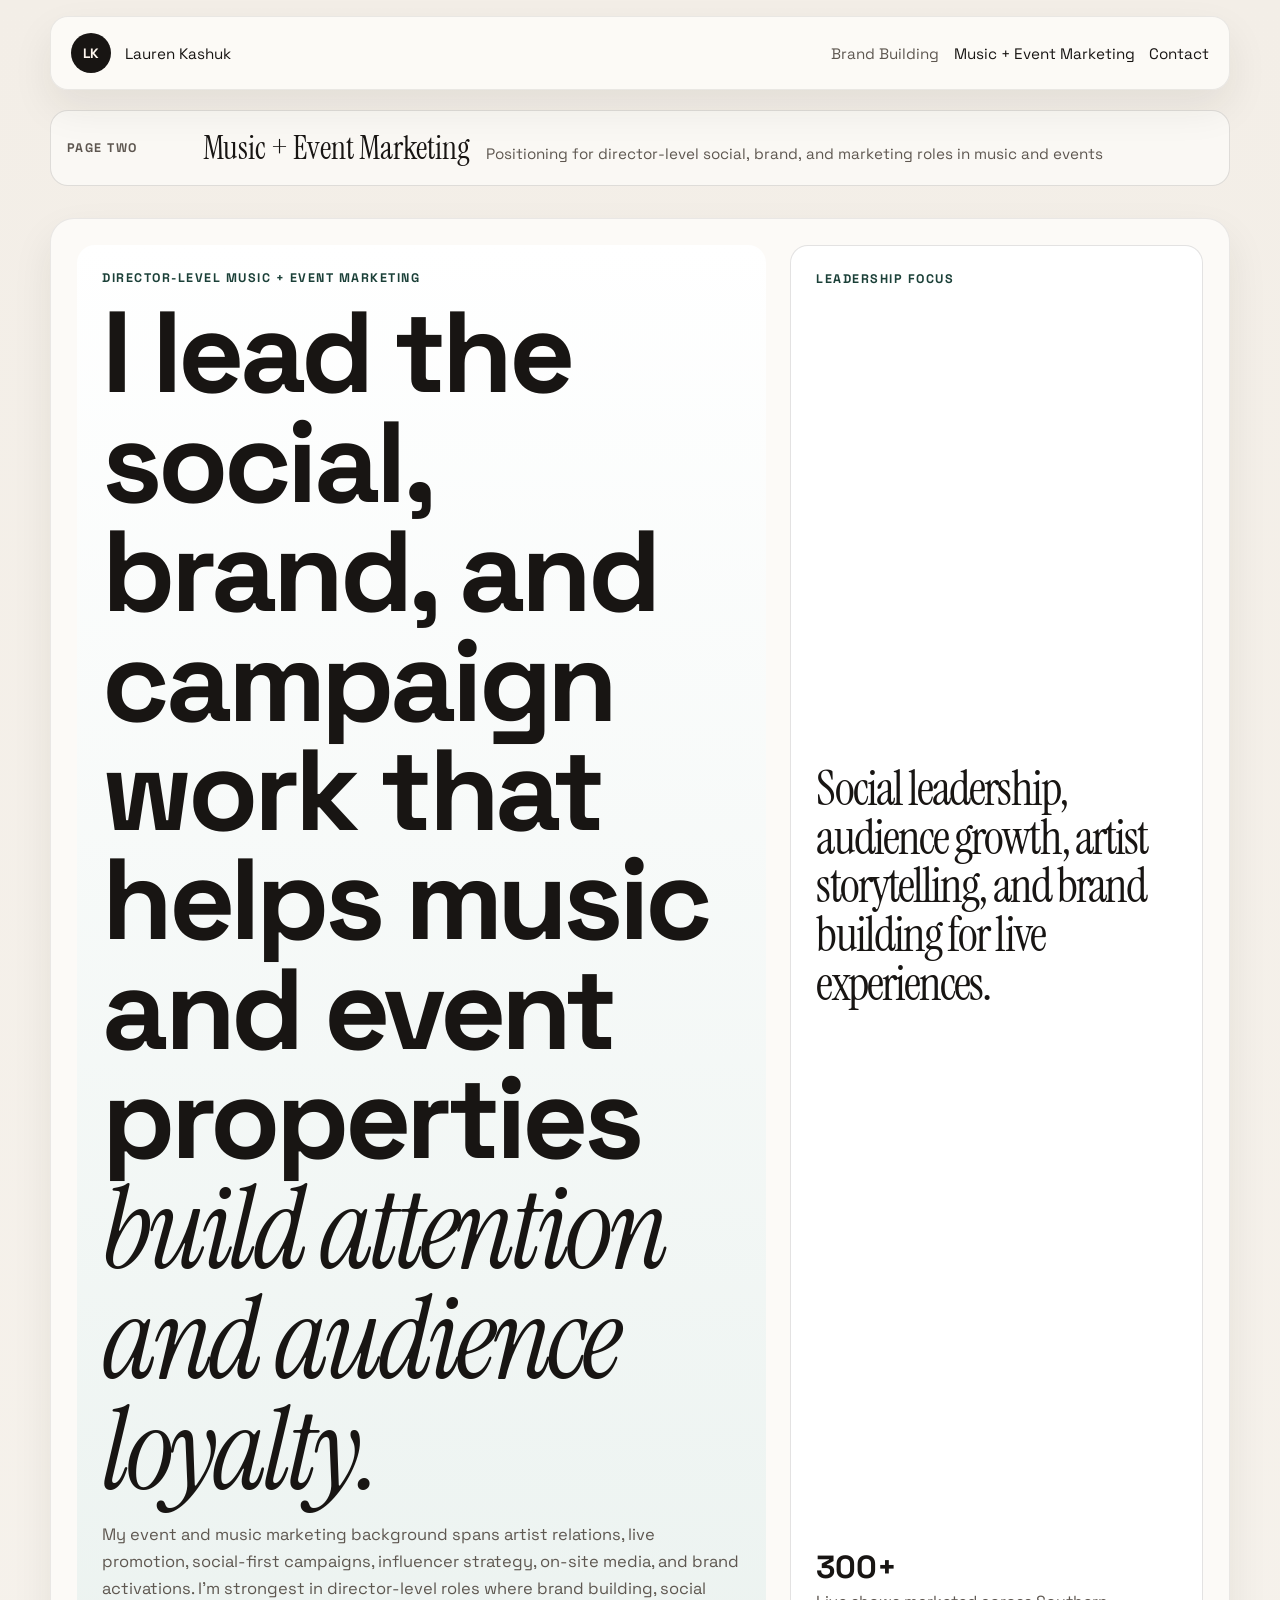
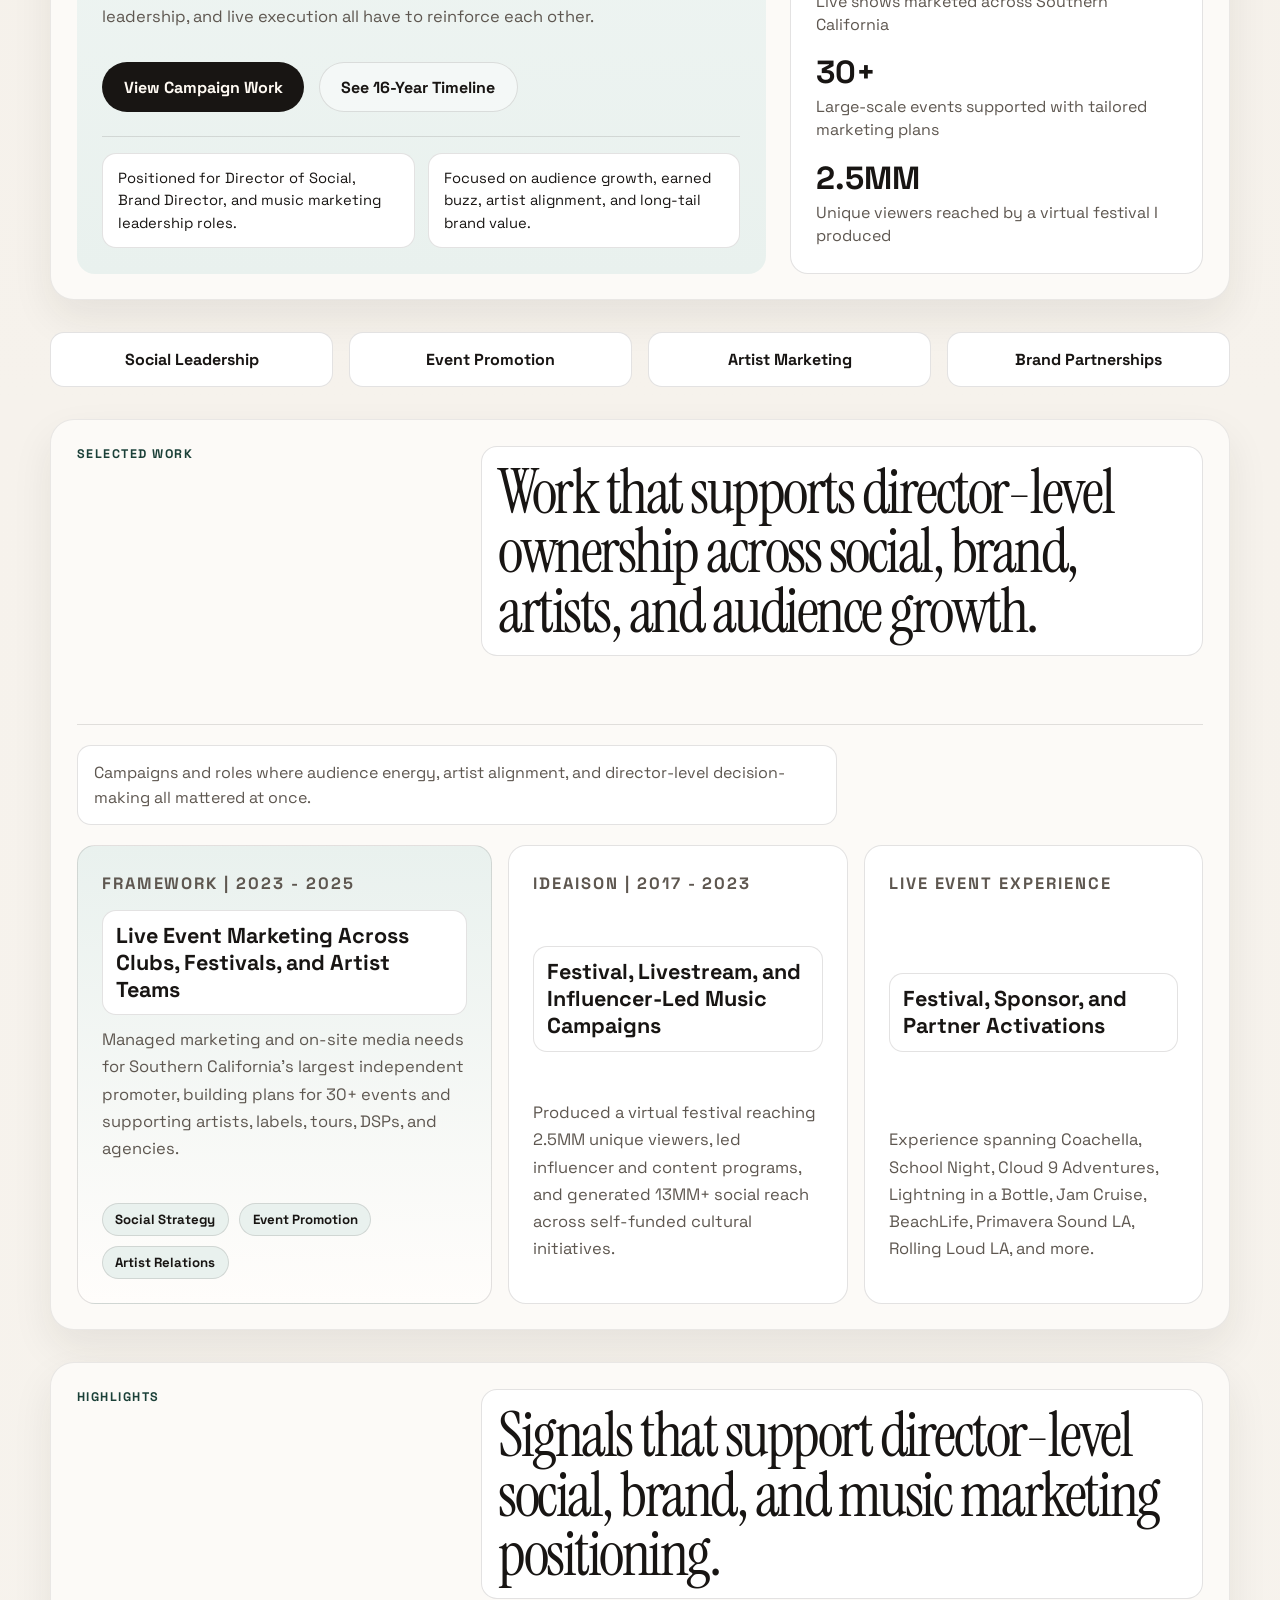
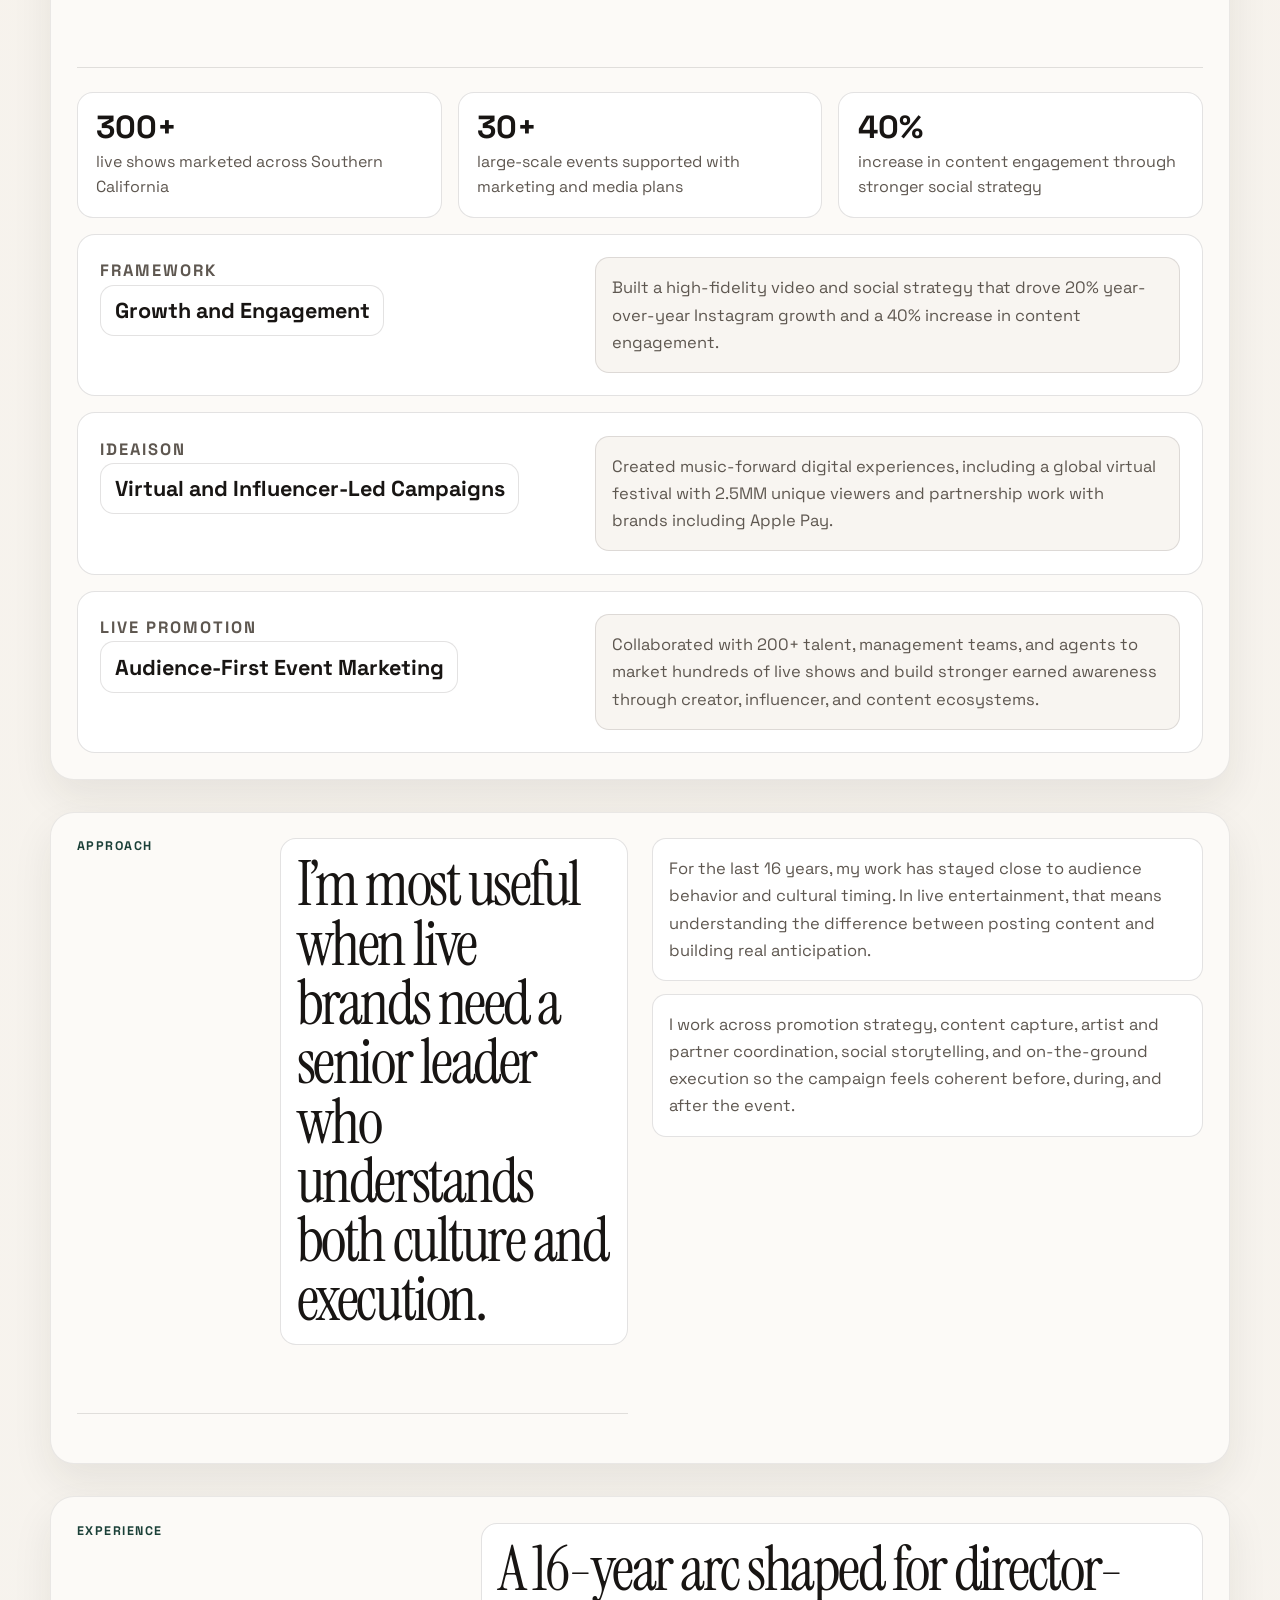
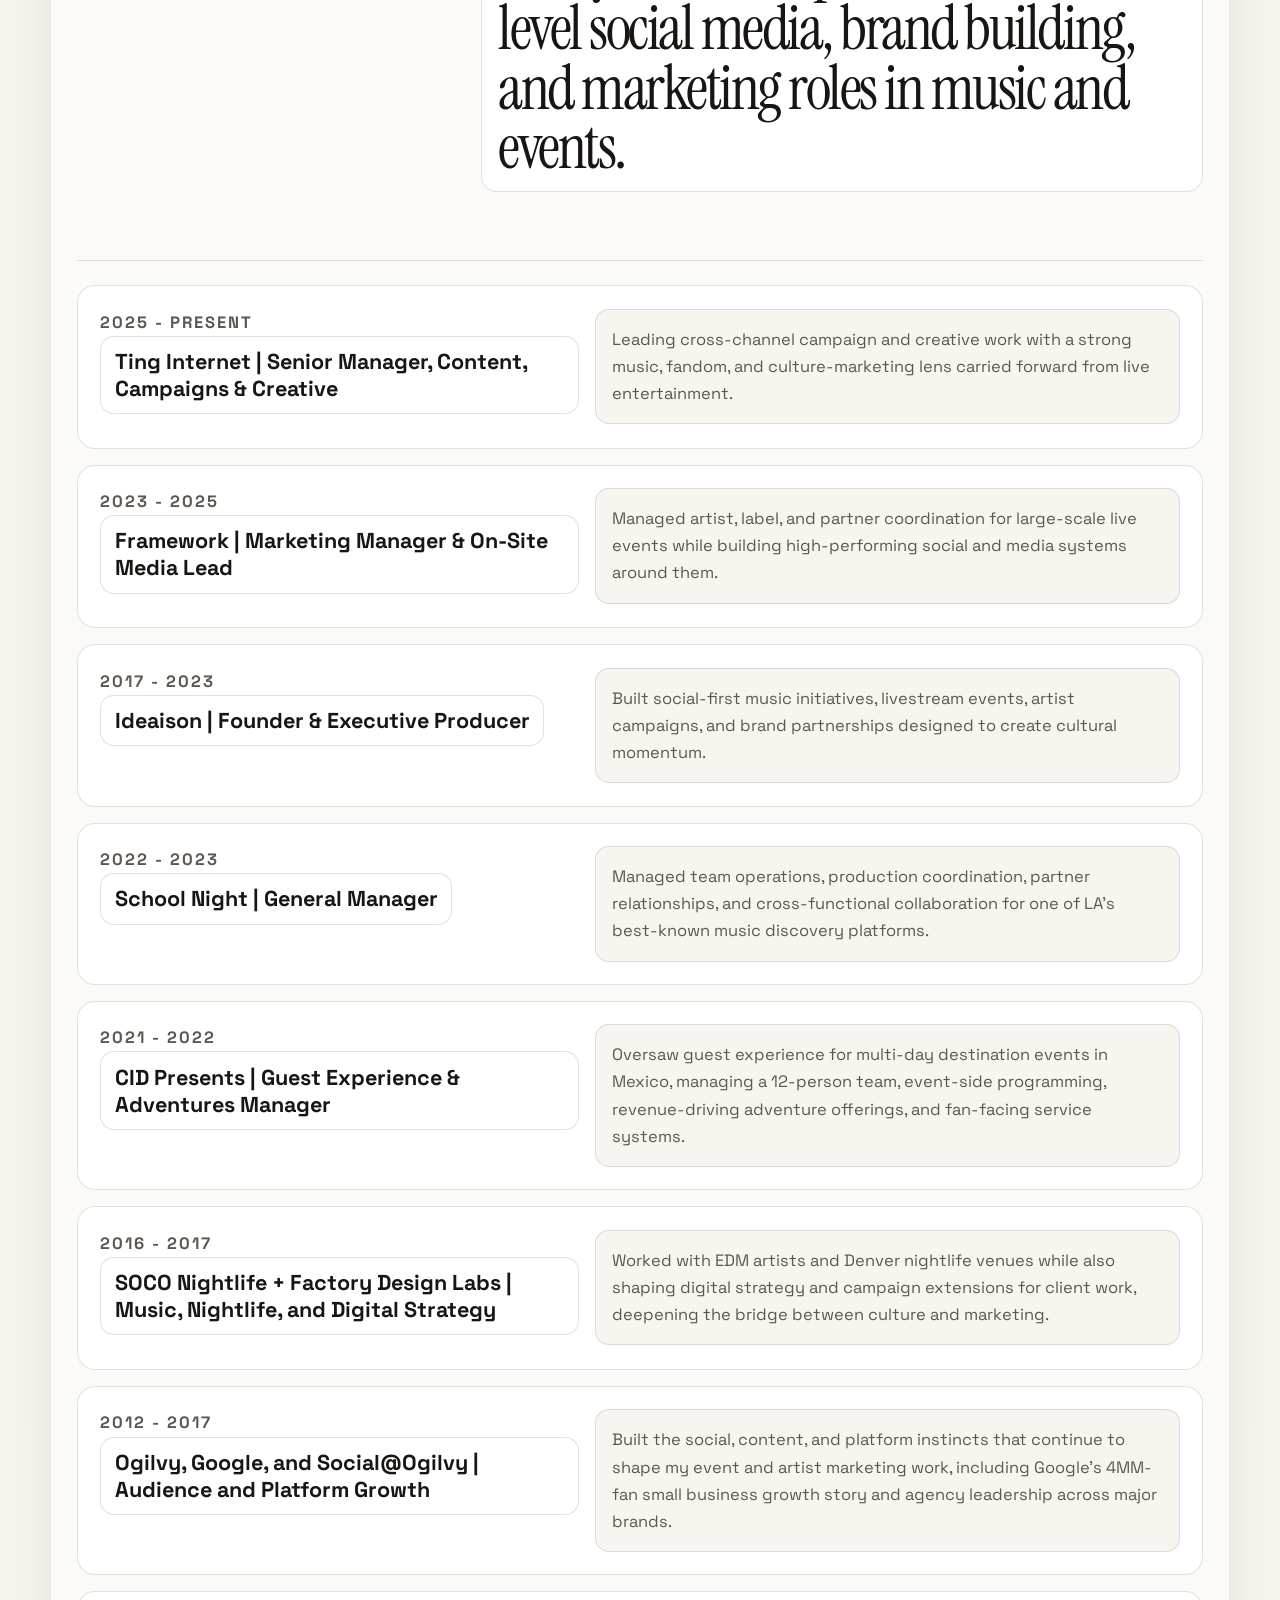
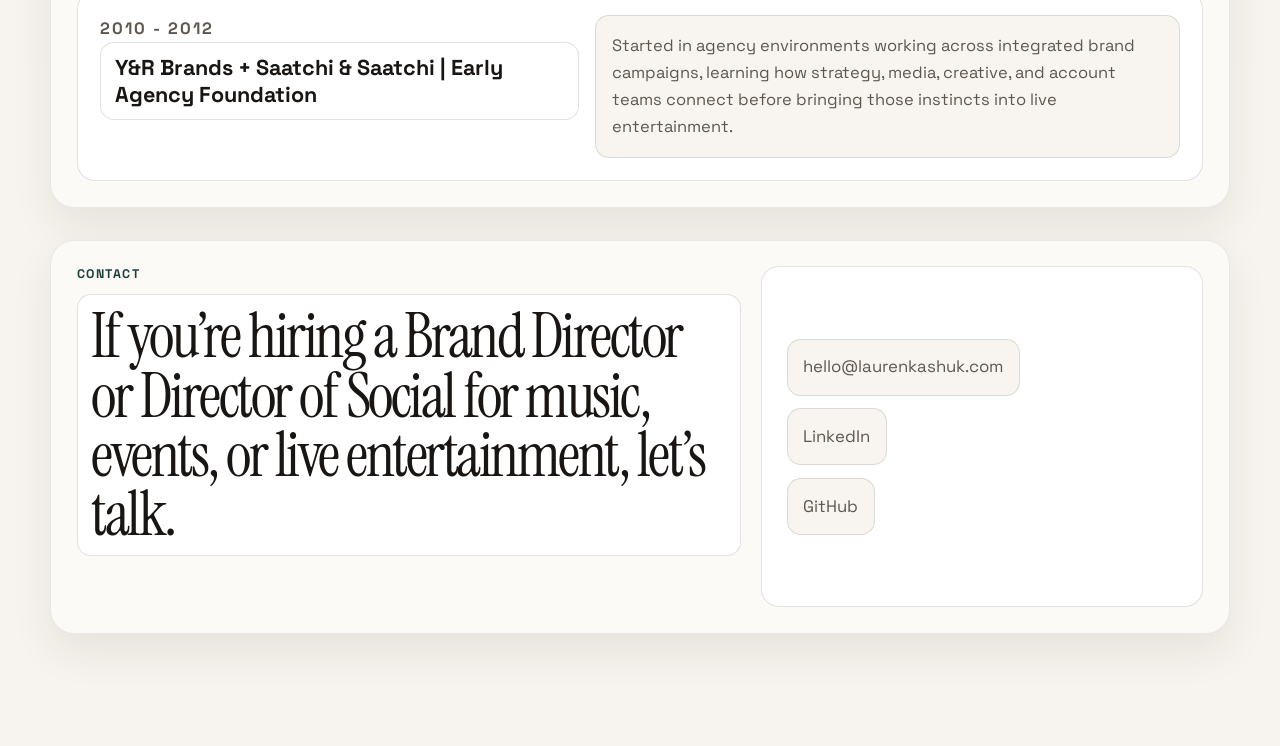
==== music-events.html @ 72a8b928 "Add files via upload" ====
<!DOCTYPE html>
<html lang="en">
  <head>
    <meta charset="UTF-8" />
    <meta name="viewport" content="width=device-width, initial-scale=1.0" />
    <title>Lauren Kashuk | Music + Event Marketing</title>
    <meta
      name="description"
      content="Event and music marketing portfolio page for Lauren Kashuk featuring campaign development, promotion, audience growth, and experiential work."
    />
    <link rel="preconnect" href="https://fonts.googleapis.com" />
    <link rel="preconnect" href="https://fonts.gstatic.com" crossorigin />
    <link
      href="https://fonts.googleapis.com/css2?family=Instrument+Serif:ital@0;1&family=Space+Grotesk:wght@400;500;700&display=swap"
      rel="stylesheet"
    />
    <link rel="stylesheet" href="styles.css" />
  </head>
  <body class="music-page">
    <div class="page-shell">
      <header class="site-header">
        <a class="brand" href="index.html" aria-label="Homepage">
          <span class="brand-mark">LK</span>
          <span class="brand-text">Lauren Kashuk</span>
        </a>
        <nav class="site-nav" aria-label="Primary">
          <a href="index.html" data-page="index.html">Brand Building</a>
          <a href="music-events.html" data-page="music-events.html">Music + Event Marketing</a>
          <a href="#contact">Contact</a>
        </nav>
      </header>

      <main id="top">
        <section class="page-banner reveal">
          <p class="banner-label">Page Two</p>
          <div class="banner-copy">
            <p>Music + Event Marketing</p>
            <span>Positioning for director-level social, brand, and marketing roles in music and events</span>
          </div>
        </section>
        <section class="hero section reveal">
          <div class="hero-copy">
            <p class="eyebrow">Director-Level Music + Event Marketing</p>
            <h1>
              I lead the social, brand, and campaign work that helps music and event properties
              <span>build attention and audience loyalty.</span>
            </h1>
            <p class="hero-text">
              My event and music marketing background spans artist relations,
              live promotion, social-first campaigns, influencer strategy,
              on-site media, and brand activations. I’m strongest in director-level
              roles where brand building, social leadership, and live execution
              all have to reinforce each other.
            </p>
            <div class="hero-actions">
              <a class="button button-primary" href="#work">View Campaign Work</a>
              <a class="button button-secondary" href="#experience">See 16-Year Timeline</a>
            </div>
            <div class="hero-details">
              <p>Positioned for Director of Social, Brand Director, and music marketing leadership roles.</p>
              <p>Focused on audience growth, earned buzz, artist alignment, and long-tail brand value.</p>
            </div>
          </div>
          <aside class="hero-card reveal">
            <p class="card-label">Leadership Focus</p>
            <h2>Social leadership, audience growth, artist storytelling, and brand building for live experiences.</h2>
            <ul class="stat-list">
              <li>
                <span class="stat-value">300+</span>
                <span class="stat-label">Live shows marketed across Southern California</span>
              </li>
              <li>
                <span class="stat-value">30+</span>
                <span class="stat-label">Large-scale events supported with tailored marketing plans</span>
              </li>
              <li>
                <span class="stat-value">2.5MM</span>
                <span class="stat-label">Unique viewers reached by a virtual festival I produced</span>
              </li>
            </ul>
          </aside>
        </section>

        <section class="feature-strip reveal">
          <p>Social Leadership</p>
          <p>Event Promotion</p>
          <p>Artist Marketing</p>
          <p>Brand Partnerships</p>
        </section>

        <section class="section reveal" id="work">
          <div class="section-heading">
            <p class="eyebrow">Selected Work</p>
            <h2>Work that supports director-level ownership across social, brand, artists, and audience growth.</h2>
          </div>
          <div class="section-intro">
            <p>Campaigns and roles where audience energy, artist alignment, and director-level decision-making all mattered at once.</p>
          </div>
          <div class="project-grid">
            <article class="project-card project-card-large">
              <p class="project-type">Framework | 2023 - 2025</p>
              <h3>Live Event Marketing Across Clubs, Festivals, and Artist Teams</h3>
              <p>
                Managed marketing and on-site media needs for Southern
                California’s largest independent promoter, building plans for
                30+ events and supporting artists, labels, tours, DSPs, and agencies.
              </p>
              <div class="tag-row">
                <span>Social Strategy</span>
                <span>Event Promotion</span>
                <span>Artist Relations</span>
              </div>
            </article>
            <article class="project-card">
              <p class="project-type">Ideaison | 2017 - 2023</p>
              <h3>Festival, Livestream, and Influencer-Led Music Campaigns</h3>
              <p>
                Produced a virtual festival reaching 2.5MM unique viewers, led
                influencer and content programs, and generated 13MM+ social reach across self-funded cultural initiatives.
              </p>
            </article>
            <article class="project-card">
              <p class="project-type">Live Event Experience</p>
              <h3>Festival, Sponsor, and Partner Activations</h3>
              <p>
                Experience spanning Coachella, School Night, Cloud 9
                Adventures, Lightning in a Bottle, Jam Cruise, BeachLife,
                Primavera Sound LA, Rolling Loud LA, and more.
              </p>
            </article>
          </div>
        </section>

        <section class="section reveal">
          <div class="section-heading">
            <p class="eyebrow">Highlights</p>
            <h2>Signals that support director-level social, brand, and music marketing positioning.</h2>
          </div>
          <div class="metrics-grid">
            <article class="metric-card">
              <span>300+</span>
              <p>live shows marketed across Southern California</p>
            </article>
            <article class="metric-card">
              <span>30+</span>
              <p>large-scale events supported with marketing and media plans</p>
            </article>
            <article class="metric-card">
              <span>40%</span>
              <p>increase in content engagement through stronger social strategy</p>
            </article>
          </div>
          <div class="timeline">
            <article class="timeline-item">
              <div>
                <p class="timeline-year">Framework</p>
                <h3>Growth and Engagement</h3>
              </div>
              <p>
                Built a high-fidelity video and social strategy that drove 20%
                year-over-year Instagram growth and a 40% increase in content engagement.
              </p>
            </article>
            <article class="timeline-item">
              <div>
                <p class="timeline-year">Ideaison</p>
                <h3>Virtual and Influencer-Led Campaigns</h3>
              </div>
              <p>
                Created music-forward digital experiences, including a global
                virtual festival with 2.5MM unique viewers and partnership work
                with brands including Apple Pay.
              </p>
            </article>
            <article class="timeline-item">
              <div>
                <p class="timeline-year">Live Promotion</p>
                <h3>Audience-First Event Marketing</h3>
              </div>
              <p>
                Collaborated with 200+ talent, management teams, and agents to
                market hundreds of live shows and build stronger earned awareness
                through creator, influencer, and content ecosystems.
              </p>
            </article>
          </div>
        </section>

        <section class="section split-section reveal" id="about">
          <div class="section-heading">
            <p class="eyebrow">Approach</p>
            <h2>I’m most useful when live brands need a senior leader who understands both culture and execution.</h2>
          </div>
          <div class="about-copy">
            <p>
              For the last 16 years, my work has stayed close to audience
              behavior and cultural timing. In live entertainment, that means
              understanding the difference between posting content and building real anticipation.
            </p>
            <p>
              I work across promotion strategy, content capture, artist and
              partner coordination, social storytelling, and on-the-ground
              execution so the campaign feels coherent before, during, and after the event.
            </p>
          </div>
        </section>

        <section class="section reveal" id="experience">
          <div class="section-heading">
            <p class="eyebrow">Experience</p>
            <h2>A 16-year arc shaped for director-level social media, brand building, and marketing roles in music and events.</h2>
          </div>
          <div class="timeline">
            <article class="timeline-item">
              <div>
                <p class="timeline-year">2025 - Present</p>
                <h3>Ting Internet | Senior Manager, Content, Campaigns & Creative</h3>
              </div>
              <p>
                Leading cross-channel campaign and creative work with a strong
                music, fandom, and culture-marketing lens carried forward from live entertainment.
              </p>
            </article>
            <article class="timeline-item">
              <div>
                <p class="timeline-year">2023 - 2025</p>
                <h3>Framework | Marketing Manager & On-Site Media Lead</h3>
              </div>
              <p>
                Managed artist, label, and partner coordination for large-scale
                live events while building high-performing social and media systems around them.
              </p>
            </article>
            <article class="timeline-item">
              <div>
                <p class="timeline-year">2017 - 2023</p>
                <h3>Ideaison | Founder & Executive Producer</h3>
              </div>
              <p>
                Built social-first music initiatives, livestream events, artist
                campaigns, and brand partnerships designed to create cultural momentum.
              </p>
            </article>
            <article class="timeline-item">
              <div>
                <p class="timeline-year">2022 - 2023</p>
                <h3>School Night | General Manager</h3>
              </div>
              <p>
                Managed team operations, production coordination, partner
                relationships, and cross-functional collaboration for one of LA’s
                best-known music discovery platforms.
              </p>
            </article>
            <article class="timeline-item">
              <div>
                <p class="timeline-year">2021 - 2022</p>
                <h3>CID Presents | Guest Experience & Adventures Manager</h3>
              </div>
              <p>
                Oversaw guest experience for multi-day destination events in
                Mexico, managing a 12-person team, event-side programming,
                revenue-driving adventure offerings, and fan-facing service systems.
              </p>
            </article>
            <article class="timeline-item">
              <div>
                <p class="timeline-year">2016 - 2017</p>
                <h3>SOCO Nightlife + Factory Design Labs | Music, Nightlife, and Digital Strategy</h3>
              </div>
              <p>
                Worked with EDM artists and Denver nightlife venues while also
                shaping digital strategy and campaign extensions for client work,
                deepening the bridge between culture and marketing.
              </p>
            </article>
            <article class="timeline-item">
              <div>
                <p class="timeline-year">2012 - 2017</p>
                <h3>Ogilvy, Google, and Social@Ogilvy | Audience and Platform Growth</h3>
              </div>
              <p>
                Built the social, content, and platform instincts that continue
                to shape my event and artist marketing work, including Google’s
                4MM-fan small business growth story and agency leadership across major brands.
              </p>
            </article>
            <article class="timeline-item">
              <div>
                <p class="timeline-year">2010 - 2012</p>
                <h3>Y&amp;R Brands + Saatchi &amp; Saatchi | Early Agency Foundation</h3>
              </div>
              <p>
                Started in agency environments working across integrated brand
                campaigns, learning how strategy, media, creative, and account
                teams connect before bringing those instincts into live entertainment.
              </p>
            </article>
          </div>
        </section>

        <section class="section contact-section reveal" id="contact">
          <div>
            <p class="eyebrow">Contact</p>
            <h2>If you’re hiring a Brand Director or Director of Social for music, events, or live entertainment, let’s talk.</h2>
          </div>
          <div class="contact-card">
            <a href="mailto:hello@laurenkashuk.com">hello@laurenkashuk.com</a>
            <a href="https://www.linkedin.com/" target="_blank" rel="noreferrer">LinkedIn</a>
            <a href="https://www.github.com/" target="_blank" rel="noreferrer">GitHub</a>
          </div>
        </section>
      </main>
    </div>

    <script src="script.js"></script>
  </body>
</html>
---- styles.css ----
:root {
  --bg: #f6f2ec;
  --surface: #fcfaf7;
  --surface-strong: #ffffff;
  --text: #181513;
  --muted: #5e5750;
  --line: rgba(24, 21, 19, 0.12);
  --accent: #c75c36;
  --accent-deep: #8f3418;
  --shadow: 0 18px 40px rgba(42, 34, 29, 0.08);
  --radius-lg: 24px;
  --radius-md: 18px;
  --radius-sm: 12px;
  --max-width: 1180px;
  --accent-soft: rgba(199, 92, 54, 0.08);
  --accent-contrast: #f7eee6;
}

* {
  box-sizing: border-box;
}

html {
  scroll-behavior: smooth;
}

body {
  margin: 0;
  min-height: 100vh;
  font-family: "Space Grotesk", sans-serif;
  color: var(--text);
  background:
    linear-gradient(180deg, #f3eee7 0%, var(--bg) 28%, #f7f4ef 100%);
}

body.brand-page {
  --accent: #bc603d;
  --accent-deep: #85432b;
  --accent-soft: rgba(188, 96, 61, 0.08);
  --accent-contrast: #f8efe8;
}

body.music-page {
  --accent: #2d5d53;
  --accent-deep: #1b4038;
  --accent-soft: rgba(45, 93, 83, 0.08);
  --accent-contrast: #e9f1ee;
}

a {
  color: inherit;
  text-decoration: none;
}

.page-shell {
  width: min(calc(100% - 2rem), var(--max-width));
  margin: 0 auto;
  padding: 1rem 0 5rem;
}

.site-header {
  position: sticky;
  top: 1rem;
  z-index: 10;
  display: flex;
  align-items: center;
  justify-content: space-between;
  gap: 1rem;
  margin-bottom: 1.25rem;
  padding: 1rem 1.25rem;
  background: rgba(252, 250, 247, 0.96);
  backdrop-filter: blur(10px);
  border: 1px solid rgba(24, 21, 19, 0.08);
  border-radius: 18px;
  box-shadow: var(--shadow);
}

.brand,
.site-nav {
  display: flex;
  align-items: center;
  gap: 0.9rem;
}

.brand-mark {
  display: inline-grid;
  place-items: center;
  width: 2.5rem;
  height: 2.5rem;
  border-radius: 50%;
  background: var(--text);
  color: #fff7ef;
  font-size: 0.85rem;
  font-weight: 700;
}

.brand-text,
.site-nav a {
  font-size: 0.95rem;
}

.site-nav a {
  color: var(--muted);
  transition: color 180ms ease;
}

.site-nav a:hover,
.site-nav a.is-active {
  color: var(--text);
}

.page-banner {
  display: grid;
  grid-template-columns: 120px 1fr;
  gap: 1rem;
  align-items: center;
  margin-bottom: 1.5rem;
  padding: 1rem;
  border: 1px solid var(--line);
  border-radius: 18px;
  background: rgba(252, 250, 247, 0.82);
}

.banner-label {
  margin: 0;
  color: var(--muted);
  font-size: 0.78rem;
  font-weight: 700;
  letter-spacing: 0.12em;
  text-transform: uppercase;
}

.banner-copy {
  display: flex;
  flex-wrap: wrap;
  align-items: baseline;
  gap: 1rem;
}

.banner-copy p,
.banner-copy span {
  margin: 0;
}

.banner-copy p {
  font-family: "Instrument Serif", serif;
  font-size: clamp(1.4rem, 3vw, 2rem);
}

.banner-copy span {
  color: var(--muted);
  font-size: 0.95rem;
}

.section {
  margin: 2rem 0;
  padding: clamp(1.5rem, 2vw, 2rem);
  border: 1px solid rgba(24, 21, 19, 0.08);
  border-radius: var(--radius-lg);
  background: var(--surface);
  box-shadow: var(--shadow);
}

.hero {
  display: grid;
  grid-template-columns: 1.5fr 0.9fr;
  gap: 1.5rem;
  align-items: stretch;
  min-height: 72vh;
}

.hero-copy,
.hero-card,
.contact-card {
  padding: clamp(1.2rem, 2vw, 2rem);
  border-radius: calc(var(--radius-lg) - 6px);
}

.hero-copy {
  display: flex;
  flex-direction: column;
  justify-content: center;
  background: linear-gradient(180deg, var(--surface-strong), var(--accent-contrast));
}

.eyebrow,
.card-label,
.project-type,
.timeline-year {
  margin: 0 0 0.75rem;
  color: var(--accent-deep);
  font-size: 0.78rem;
  font-weight: 700;
  letter-spacing: 0.12em;
  text-transform: uppercase;
}

h1,
h2,
h3,
p {
  margin-top: 0;
}

h1,
h2 {
  line-height: 0.95;
  letter-spacing: -0.04em;
}

h1 {
  max-width: 9ch;
  margin-bottom: 1rem;
  font-size: clamp(3.6rem, 9vw, 7.5rem);
}

h1 span,
h2 {
  font-family: "Instrument Serif", serif;
  font-weight: 400;
}

h1 span {
  font-style: italic;
}

h2 {
  font-size: clamp(2.1rem, 5vw, 3.9rem);
}

h3 {
  margin-bottom: 0.7rem;
  font-size: 1.35rem;
}

.hero-text,
.about-copy p,
.timeline-item p,
.project-card p,
.contact-card a {
  color: var(--muted);
  font-size: 1.03rem;
  line-height: 1.65;
}

.section-intro {
  margin: -0.25rem 0 1.25rem;
}

.section-intro p {
  width: fit-content;
  max-width: 760px;
  margin: 0;
  padding: 0.85rem 1rem;
  color: var(--muted);
  background: var(--surface-strong);
  border: 1px solid var(--line);
  border-radius: 14px;
  line-height: 1.6;
}

.hero-details {
  display: grid;
  grid-template-columns: repeat(2, minmax(0, 1fr));
  gap: 0.8rem;
  margin-top: 1.5rem;
  padding-top: 1rem;
  border-top: 1px solid var(--line);
}

.hero-details p {
  margin: 0;
  padding: 0.85rem 0.95rem;
  color: var(--text);
  background: var(--surface-strong);
  border: 1px solid var(--line);
  border-radius: 14px;
  font-size: 0.92rem;
  line-height: 1.5;
}

.hero-actions {
  display: flex;
  flex-wrap: wrap;
  gap: 0.9rem;
  margin-top: 1rem;
}

.button {
  display: inline-flex;
  align-items: center;
  justify-content: center;
  min-height: 3.1rem;
  padding: 0 1.35rem;
  border-radius: 999px;
  font-weight: 700;
  transition:
    transform 180ms ease,
    background 180ms ease,
    color 180ms ease;
}

.button:hover {
  transform: translateY(-2px);
}

.button-primary {
  background: var(--text);
  color: #fffaf3;
}

.button-secondary {
  border: 1px solid var(--line);
  background: rgba(255, 255, 255, 0.45);
}

.hero-card,
.project-card,
.timeline-item,
.contact-card {
  border: 1px solid var(--line);
  background: var(--surface-strong);
}

.hero-card {
  display: flex;
  flex-direction: column;
  justify-content: space-between;
}

.hero-card h2 {
  font-size: clamp(1.9rem, 4vw, 3rem);
  line-height: 1.02;
}

.stat-list {
  display: grid;
  gap: 1rem;
  padding: 0;
  margin: 2rem 0 0;
  list-style: none;
}

.stat-value {
  display: block;
  margin-bottom: 0.2rem;
  font-size: 2rem;
  font-weight: 700;
}

.stat-label {
  color: var(--muted);
  line-height: 1.45;
}

.feature-strip {
  display: grid;
  grid-template-columns: repeat(4, 1fr);
  gap: 1rem;
  margin: 1.5rem 0 2rem;
}

.feature-strip p {
  margin: 0;
  padding: 1rem 1.2rem;
  border: 1px solid var(--line);
  border-radius: 14px;
  background: var(--surface-strong);
  text-align: center;
  font-weight: 700;
}

.section-heading {
  display: grid;
  grid-template-columns: 0.7fr 1.3fr;
  gap: 1rem;
  margin-bottom: 1.5rem;
  align-items: start;
  padding-bottom: 1rem;
  border-bottom: 1px solid var(--line);
}

.section-heading h2 {
  padding: 0.95rem 1rem;
  background: var(--surface-strong);
  border: 1px solid var(--line);
  border-radius: 16px;
}

.project-grid {
  display: grid;
  grid-template-columns: 1.1fr 0.9fr 0.9fr;
  gap: 1rem;
}

.metrics-grid {
  display: grid;
  grid-template-columns: repeat(3, 1fr);
  gap: 1rem;
  margin-bottom: 1rem;
}

.metric-card {
  padding: 1.1rem 1.15rem;
  background: var(--surface-strong);
  border: 1px solid var(--line);
  border-radius: 16px;
}

.metric-card span {
  display: block;
  margin-bottom: 0.45rem;
  font-size: 2rem;
  font-weight: 700;
  line-height: 1;
}

.metric-card p {
  margin: 0;
  color: var(--muted);
  line-height: 1.55;
}

.project-card {
  min-height: 280px;
  padding: 1.5rem;
  border-radius: var(--radius-md);
  display: flex;
  flex-direction: column;
  justify-content: space-between;
  transition:
    transform 180ms ease,
    box-shadow 180ms ease,
    border-color 180ms ease;
}

.project-card-large {
  background: linear-gradient(180deg, var(--accent-contrast), #fffdfb);
}

.project-card h3,
.timeline-item h3,
.contact-section h2 {
  display: inline-block;
  padding: 0.7rem 0.85rem;
  background: var(--surface-strong);
  border: 1px solid var(--line);
  border-radius: 14px;
}

.project-card:hover,
.timeline-item:hover,
.contact-card:hover {
  transform: translateY(-4px);
  box-shadow: 0 18px 40px rgba(78, 48, 35, 0.12);
  border-color: rgba(30, 26, 23, 0.18);
}

.tag-row {
  display: flex;
  flex-wrap: wrap;
  gap: 0.6rem;
  margin-top: 1.5rem;
}

.tag-row span {
  padding: 0.45rem 0.8rem;
  border-radius: 999px;
  background: var(--accent-contrast);
  border: 1px solid var(--line);
  font-size: 0.83rem;
  font-weight: 700;
}

.split-section {
  display: grid;
  grid-template-columns: 1fr 1fr;
  gap: 1.5rem;
}

.about-copy {
  display: grid;
  gap: 0.8rem;
  align-content: start;
}

.about-copy p {
  margin-bottom: 0;
  padding: 1rem;
  background: var(--surface-strong);
  border: 1px solid var(--line);
  border-radius: 14px;
}

.timeline {
  display: grid;
  gap: 1rem;
}

.timeline-item {
  display: grid;
  grid-template-columns: 0.9fr 1.1fr;
  gap: 1rem;
  padding: 1.4rem;
  border-radius: var(--radius-md);
  align-items: start;
}

.timeline-item p {
  margin-bottom: 0;
}

.timeline-item > p {
  padding: 1rem;
  background: #f8f5f1;
  border: 1px solid var(--line);
  border-radius: 14px;
}

.contact-section {
  display: grid;
  grid-template-columns: 1.2fr 0.8fr;
  gap: 1.25rem;
  align-items: stretch;
}

.contact-card {
  display: grid;
  align-content: center;
  gap: 0.8rem;
  background: var(--surface-strong);
}

.contact-card a {
  width: fit-content;
  padding: 0.85rem 0.95rem;
  font-size: 1.05rem;
  border: 1px solid var(--line);
  border-radius: 14px;
  background: #f8f5f1;
}

.contact-card a:hover {
  color: var(--text);
}

.reveal {
  opacity: 0;
  transform: translateY(26px);
  transition:
    opacity 600ms ease,
    transform 600ms ease;
}

.reveal.is-visible {
  opacity: 1;
  transform: translateY(0);
}

@media (max-width: 960px) {
  .hero,
  .page-banner,
  .section-heading,
  .project-grid,
  .metrics-grid,
  .split-section,
  .timeline-item,
  .contact-section,
  .feature-strip {
    grid-template-columns: 1fr;
  }

  .site-header {
    flex-direction: column;
    align-items: flex-start;
    border-radius: 28px;
  }

  .site-nav {
    flex-wrap: wrap;
  }

  h1 {
    max-width: 11ch;
  }

  .hero-details {
    grid-template-columns: 1fr;
  }
}

@media (max-width: 640px) {
  .page-shell {
    width: min(calc(100% - 1rem), var(--max-width));
  }

  .site-header,
  .section {
    padding: 1rem;
  }

  .hero {
    min-height: auto;
  }

  h1 {
    font-size: clamp(2.8rem, 16vw, 4.5rem);
  }

  h2 {
    font-size: clamp(1.8rem, 12vw, 3rem);
  }

  .hero-actions,
  .site-nav {
    width: 100%;
  }

  .button {
    width: 100%;
  }
}

@media (prefers-reduced-motion: reduce) {
  html {
    scroll-behavior: auto;
  }

  *,
  *::before,
  *::after {
    animation: none !important;
    transition: none !important;
  }

  .reveal {
    opacity: 1;
    transform: none;
  }
}
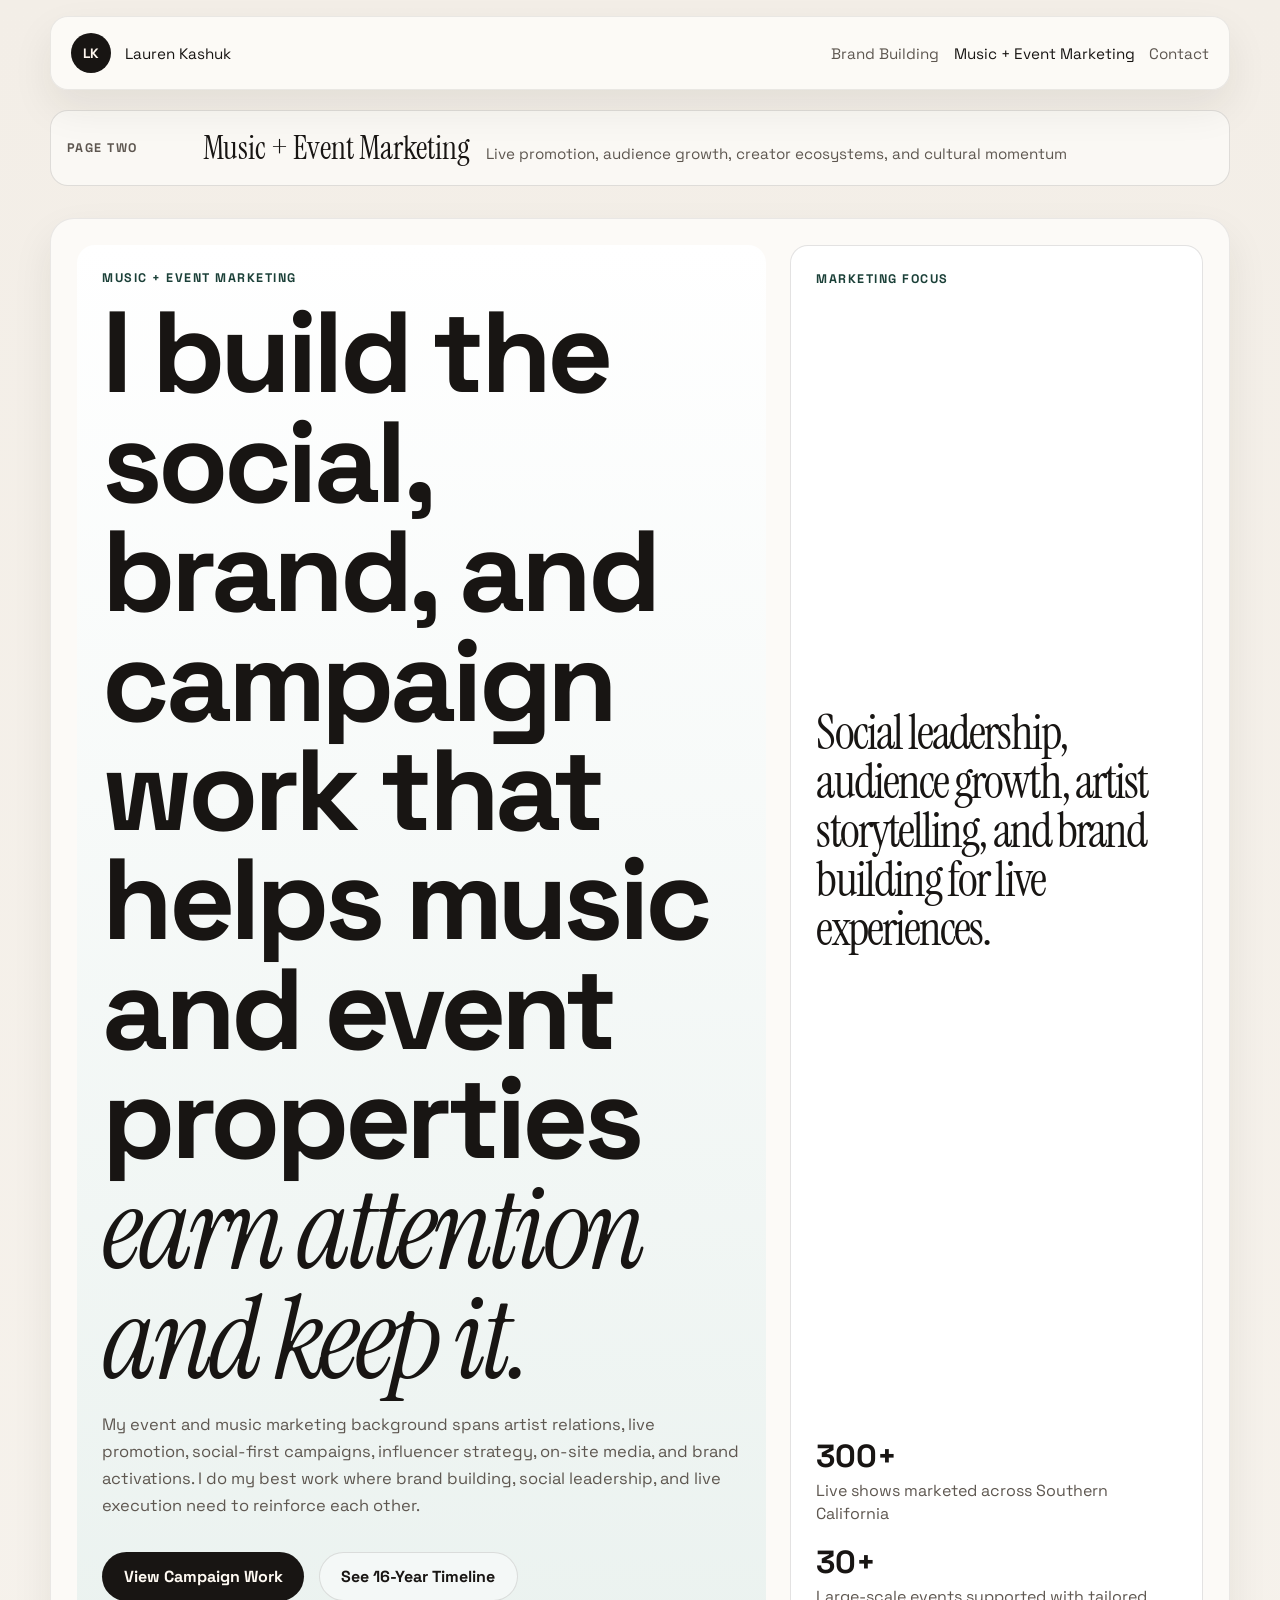
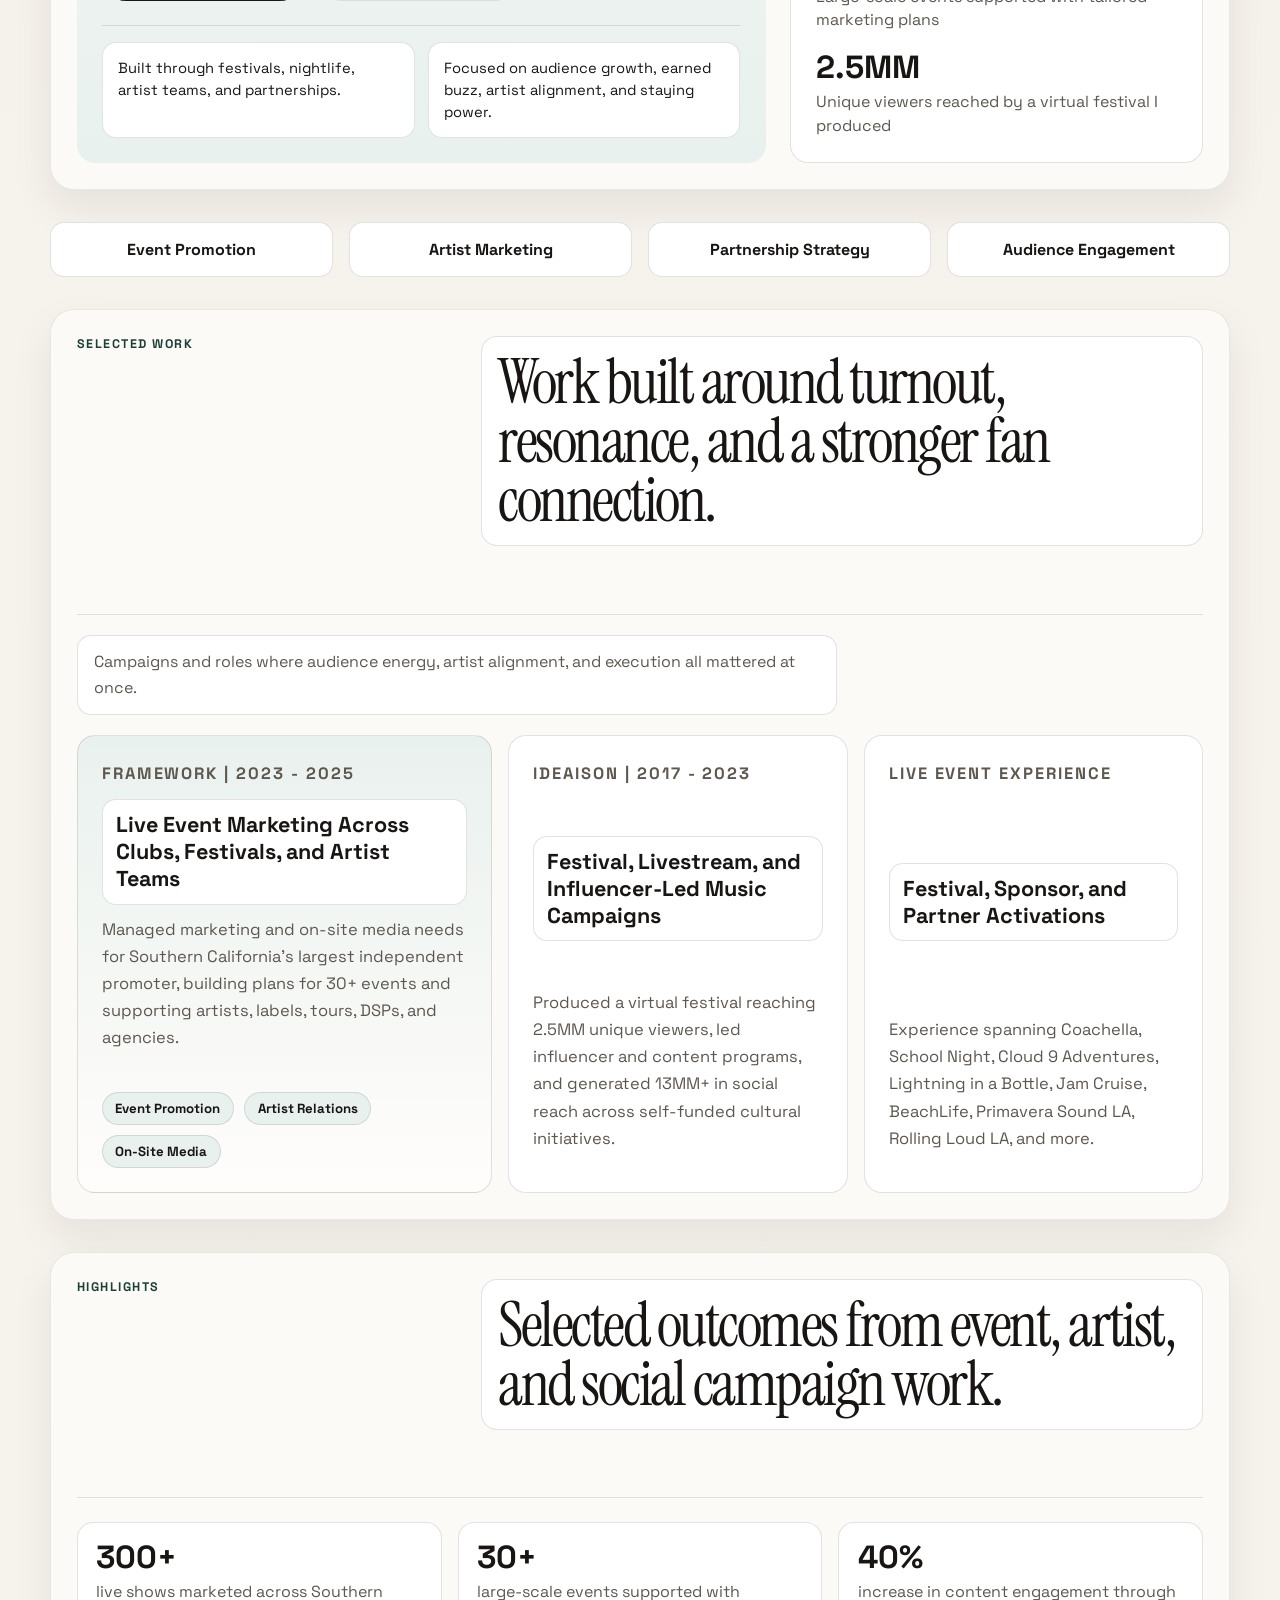
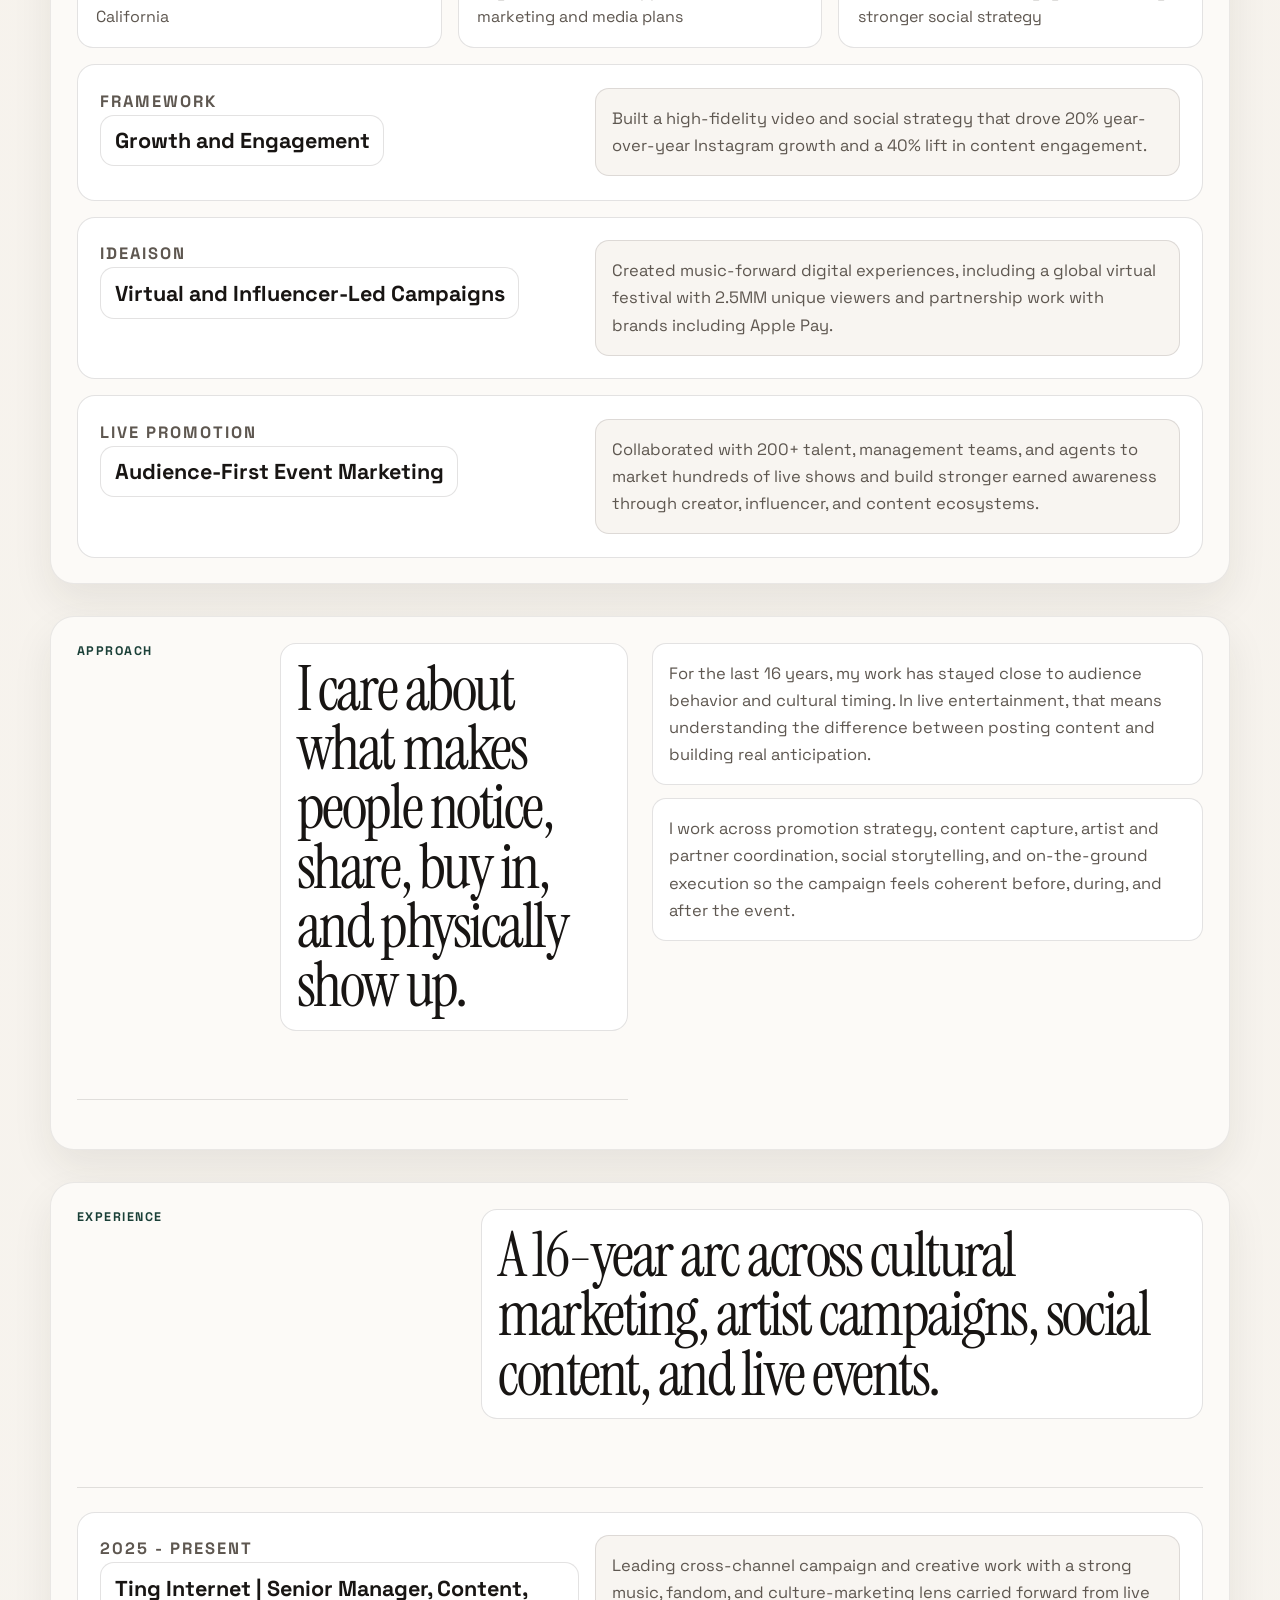
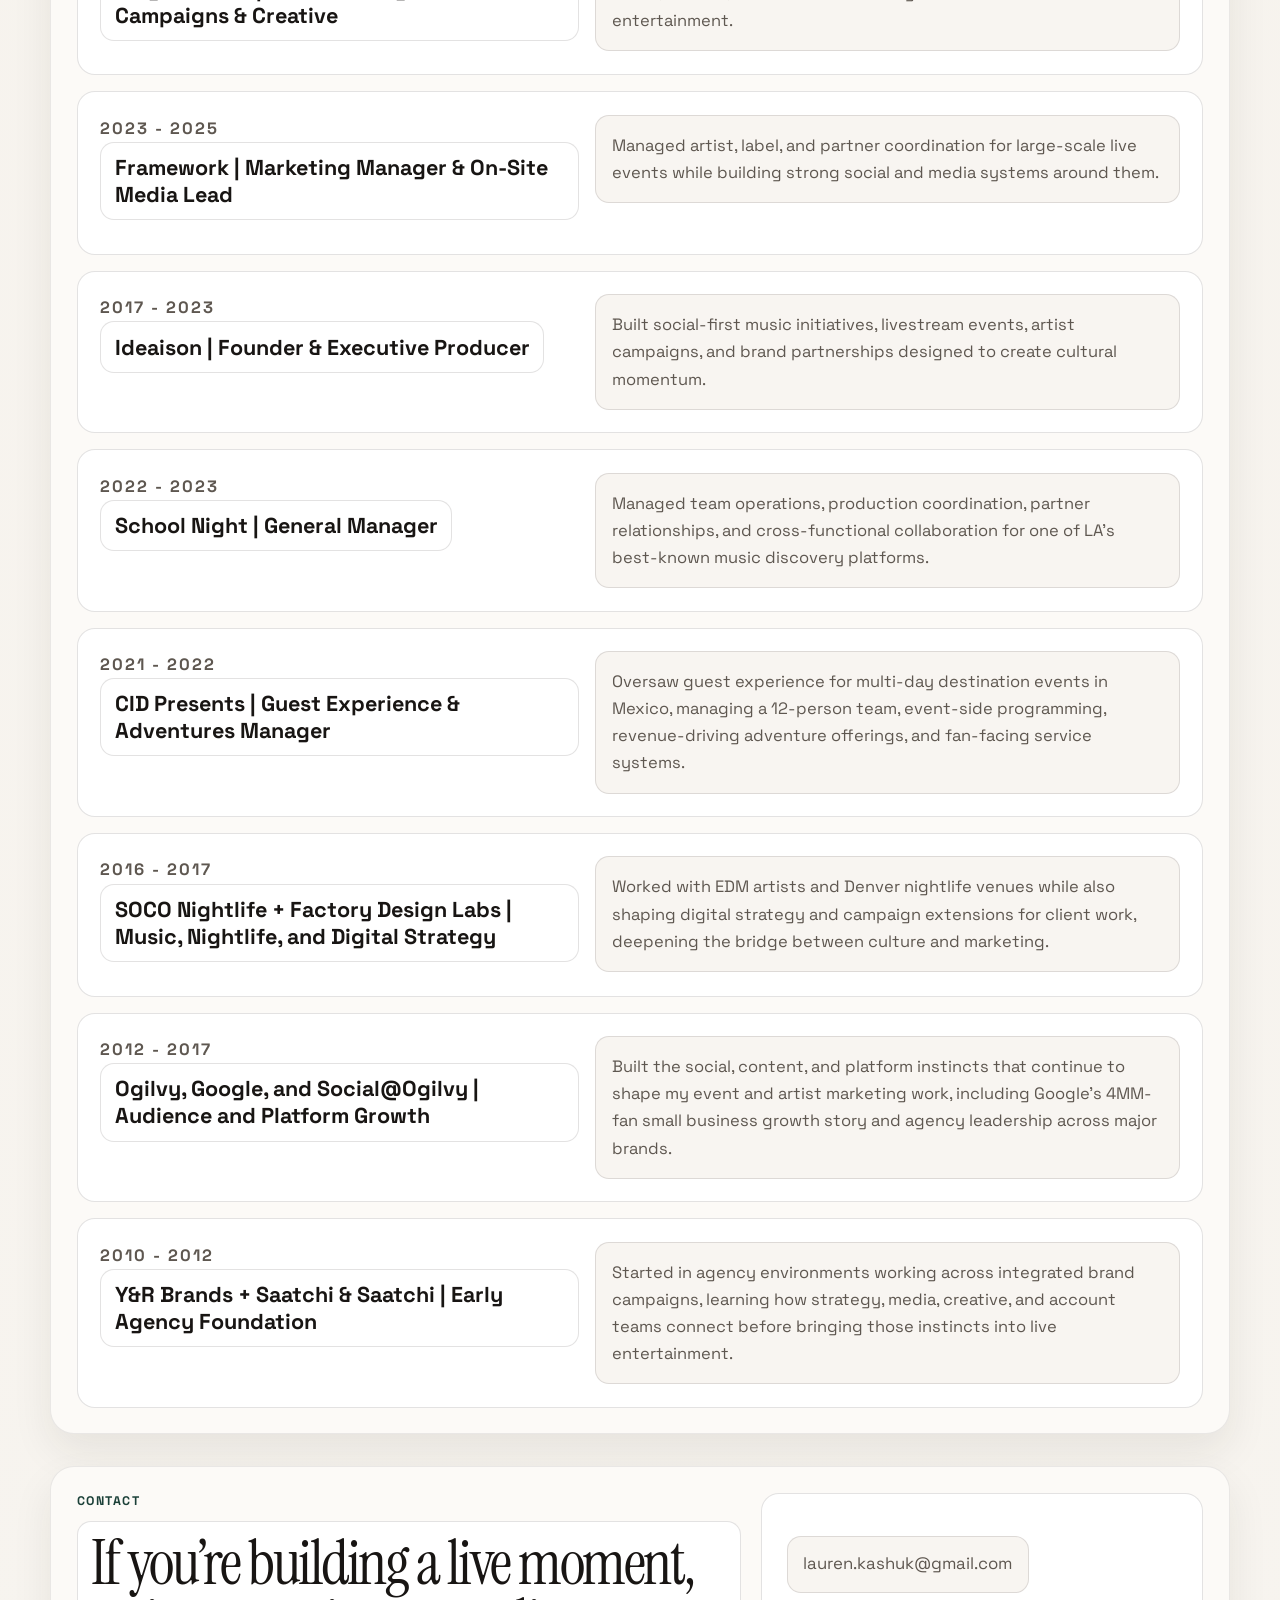
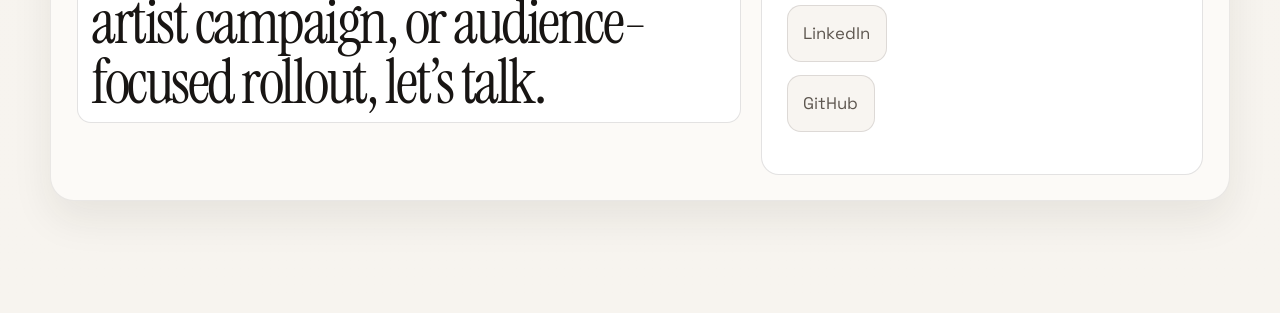
==== commit efff81b0: "Add files via upload" ====
--- a/music-events.html
+++ b/music-events.html
@@ -35,34 +35,34 @@
           <p class="banner-label">Page Two</p>
           <div class="banner-copy">
             <p>Music + Event Marketing</p>
-            <span>Positioning for director-level social, brand, and marketing roles in music and events</span>
+            <span>Live promotion, audience growth, creator ecosystems, and cultural momentum</span>
           </div>
         </section>
         <section class="hero section reveal">
           <div class="hero-copy">
-            <p class="eyebrow">Director-Level Music + Event Marketing</p>
+            <p class="eyebrow">Music + Event Marketing</p>
             <h1>
-              I lead the social, brand, and campaign work that helps music and event properties
-              <span>build attention and audience loyalty.</span>
+              I build the social, brand, and campaign work that helps music and event properties
+              <span>earn attention and keep it.</span>
             </h1>
             <p class="hero-text">
               My event and music marketing background spans artist relations,
               live promotion, social-first campaigns, influencer strategy,
-              on-site media, and brand activations. I’m strongest in director-level
-              roles where brand building, social leadership, and live execution
-              all have to reinforce each other.
+              on-site media, and brand activations. I do my best work where
+              brand building, social leadership, and live execution need to
+              reinforce each other.
             </p>
             <div class="hero-actions">
               <a class="button button-primary" href="#work">View Campaign Work</a>
               <a class="button button-secondary" href="#experience">See 16-Year Timeline</a>
             </div>
             <div class="hero-details">
-              <p>Positioned for Director of Social, Brand Director, and music marketing leadership roles.</p>
-              <p>Focused on audience growth, earned buzz, artist alignment, and long-tail brand value.</p>
+              <p>Built through festivals, nightlife, artist teams, and partnerships.</p>
+              <p>Focused on audience growth, earned buzz, artist alignment, and staying power.</p>
             </div>
           </div>
           <aside class="hero-card reveal">
-            <p class="card-label">Leadership Focus</p>
+            <p class="card-label">Marketing Focus</p>
             <h2>Social leadership, audience growth, artist storytelling, and brand building for live experiences.</h2>
             <ul class="stat-list">
               <li>
@@ -82,19 +82,19 @@
         </section>
 
         <section class="feature-strip reveal">
-          <p>Social Leadership</p>
           <p>Event Promotion</p>
           <p>Artist Marketing</p>
-          <p>Brand Partnerships</p>
+          <p>Partnership Strategy</p>
+          <p>Audience Engagement</p>
         </section>
 
         <section class="section reveal" id="work">
           <div class="section-heading">
             <p class="eyebrow">Selected Work</p>
-            <h2>Work that supports director-level ownership across social, brand, artists, and audience growth.</h2>
+            <h2>Work built around turnout, resonance, and a stronger fan connection.</h2>
           </div>
           <div class="section-intro">
-            <p>Campaigns and roles where audience energy, artist alignment, and director-level decision-making all mattered at once.</p>
+            <p>Campaigns and roles where audience energy, artist alignment, and execution all mattered at once.</p>
           </div>
           <div class="project-grid">
             <article class="project-card project-card-large">
@@ -106,9 +106,9 @@
                 30+ events and supporting artists, labels, tours, DSPs, and agencies.
               </p>
               <div class="tag-row">
-                <span>Social Strategy</span>
                 <span>Event Promotion</span>
                 <span>Artist Relations</span>
+                <span>On-Site Media</span>
               </div>
             </article>
             <article class="project-card">
@@ -116,7 +116,7 @@
               <h3>Festival, Livestream, and Influencer-Led Music Campaigns</h3>
               <p>
                 Produced a virtual festival reaching 2.5MM unique viewers, led
-                influencer and content programs, and generated 13MM+ social reach across self-funded cultural initiatives.
+                influencer and content programs, and generated 13MM+ in social reach across self-funded cultural initiatives.
               </p>
             </article>
             <article class="project-card">
@@ -134,7 +134,7 @@
         <section class="section reveal">
           <div class="section-heading">
             <p class="eyebrow">Highlights</p>
-            <h2>Signals that support director-level social, brand, and music marketing positioning.</h2>
+            <h2>Selected outcomes from event, artist, and social campaign work.</h2>
           </div>
           <div class="metrics-grid">
             <article class="metric-card">
@@ -158,7 +158,7 @@
               </div>
               <p>
                 Built a high-fidelity video and social strategy that drove 20%
-                year-over-year Instagram growth and a 40% increase in content engagement.
+                year-over-year Instagram growth and a 40% lift in content engagement.
               </p>
             </article>
             <article class="timeline-item">
@@ -189,7 +189,7 @@
         <section class="section split-section reveal" id="about">
           <div class="section-heading">
             <p class="eyebrow">Approach</p>
-            <h2>I’m most useful when live brands need a senior leader who understands both culture and execution.</h2>
+            <h2>I care about what makes people notice, share, buy in, and physically show up.</h2>
           </div>
           <div class="about-copy">
             <p>
@@ -208,7 +208,7 @@
         <section class="section reveal" id="experience">
           <div class="section-heading">
             <p class="eyebrow">Experience</p>
-            <h2>A 16-year arc shaped for director-level social media, brand building, and marketing roles in music and events.</h2>
+            <h2>A 16-year arc across cultural marketing, artist campaigns, social content, and live events.</h2>
           </div>
           <div class="timeline">
             <article class="timeline-item">
@@ -228,7 +228,7 @@
               </div>
               <p>
                 Managed artist, label, and partner coordination for large-scale
-                live events while building high-performing social and media systems around them.
+                live events while building strong social and media systems around them.
               </p>
             </article>
             <article class="timeline-item">
@@ -302,10 +302,10 @@
         <section class="section contact-section reveal" id="contact">
           <div>
             <p class="eyebrow">Contact</p>
-            <h2>If you’re hiring a Brand Director or Director of Social for music, events, or live entertainment, let’s talk.</h2>
+            <h2>If you’re building a live moment, artist campaign, or audience-focused rollout, let’s talk.</h2>
           </div>
           <div class="contact-card">
-            <a href="mailto:hello@laurenkashuk.com">hello@laurenkashuk.com</a>
+            <a href="mailto:lauren.kashuk@gmail.com">lauren.kashuk@gmail.com</a>
             <a href="https://www.linkedin.com/" target="_blank" rel="noreferrer">LinkedIn</a>
             <a href="https://www.github.com/" target="_blank" rel="noreferrer">GitHub</a>
           </div>
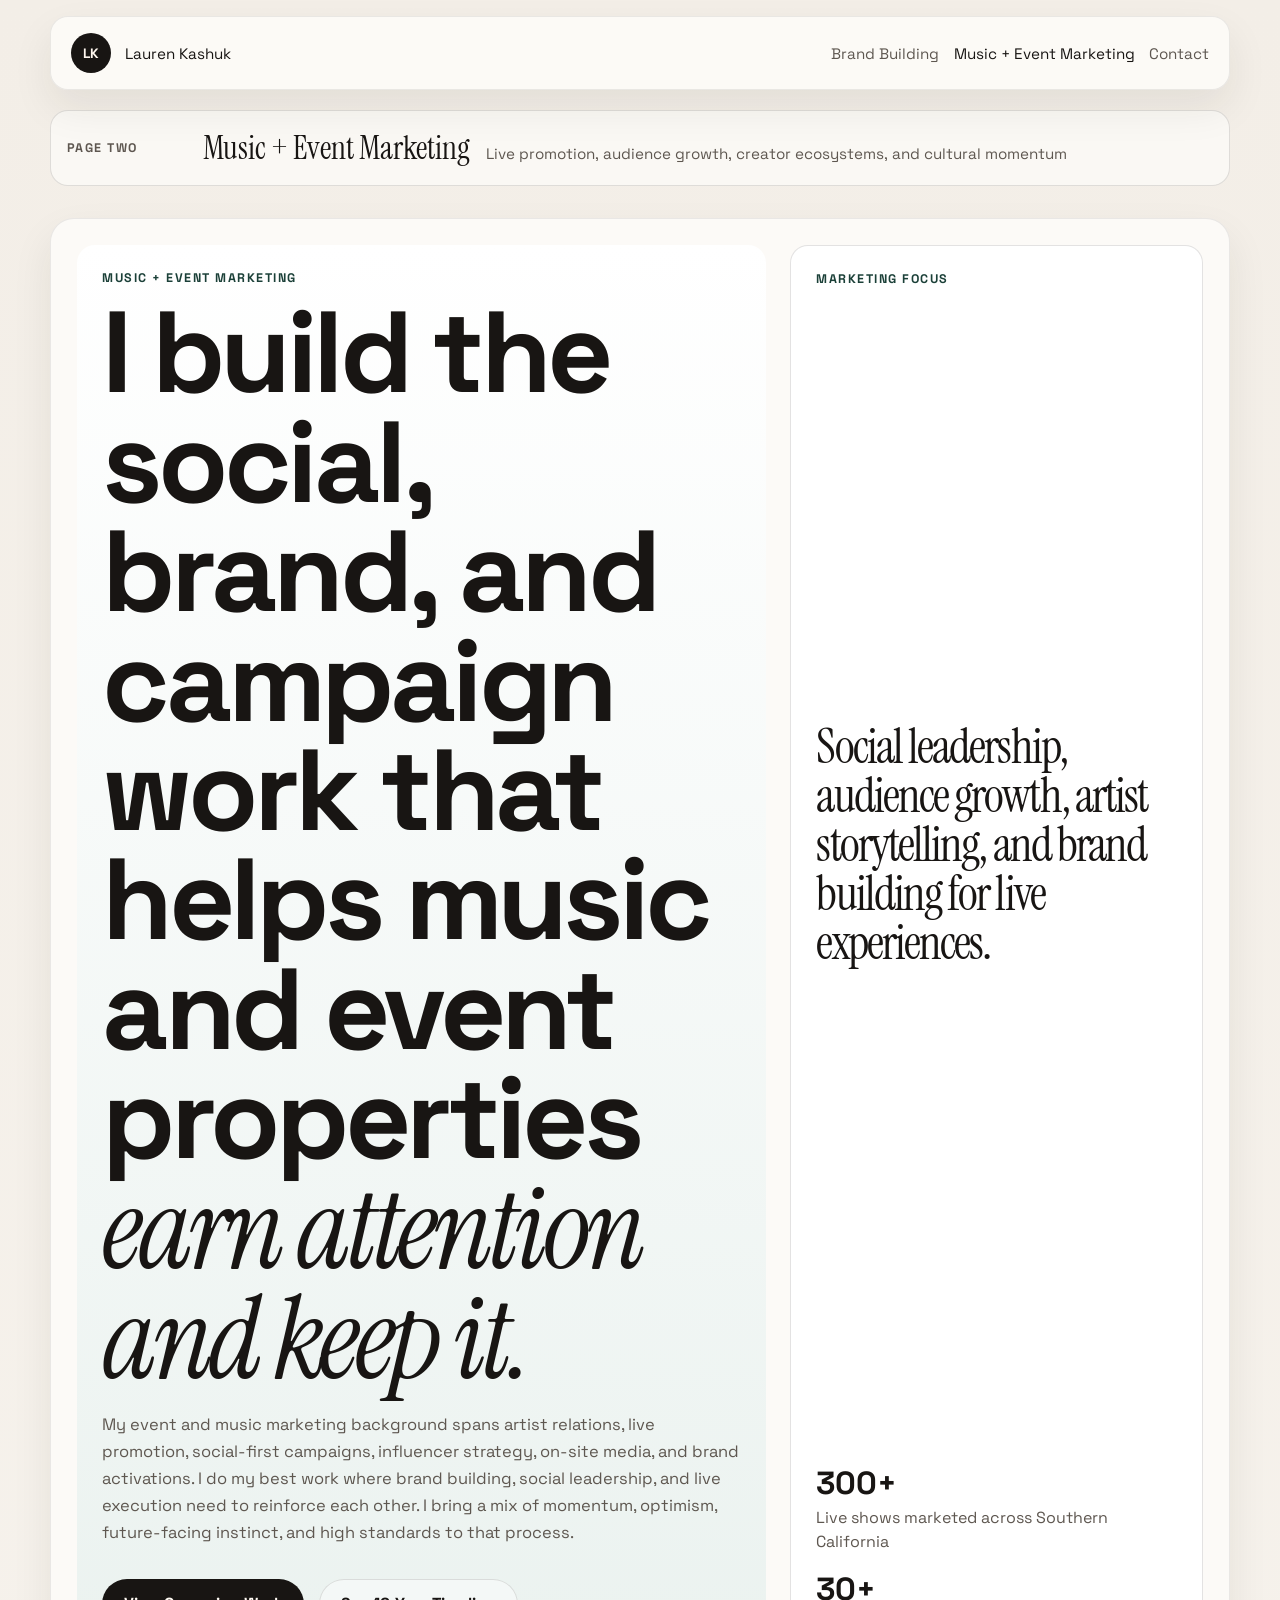
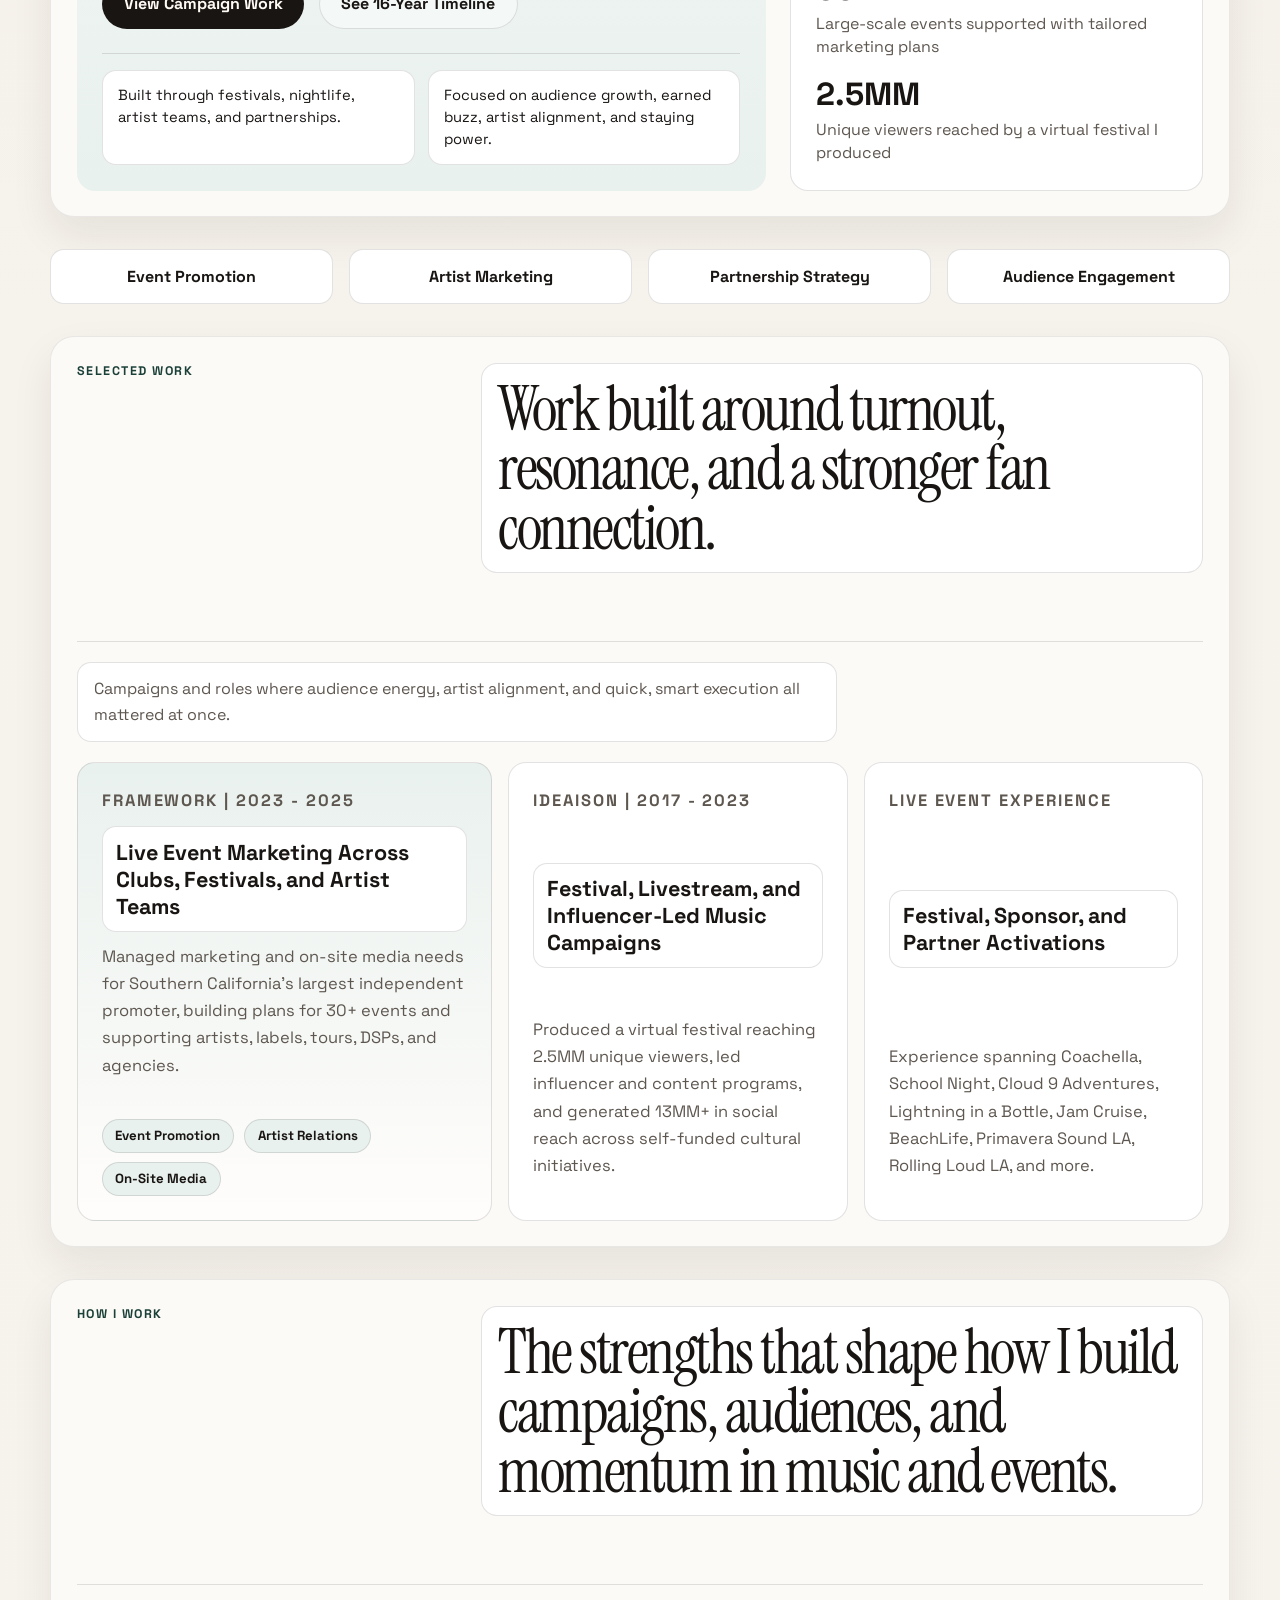
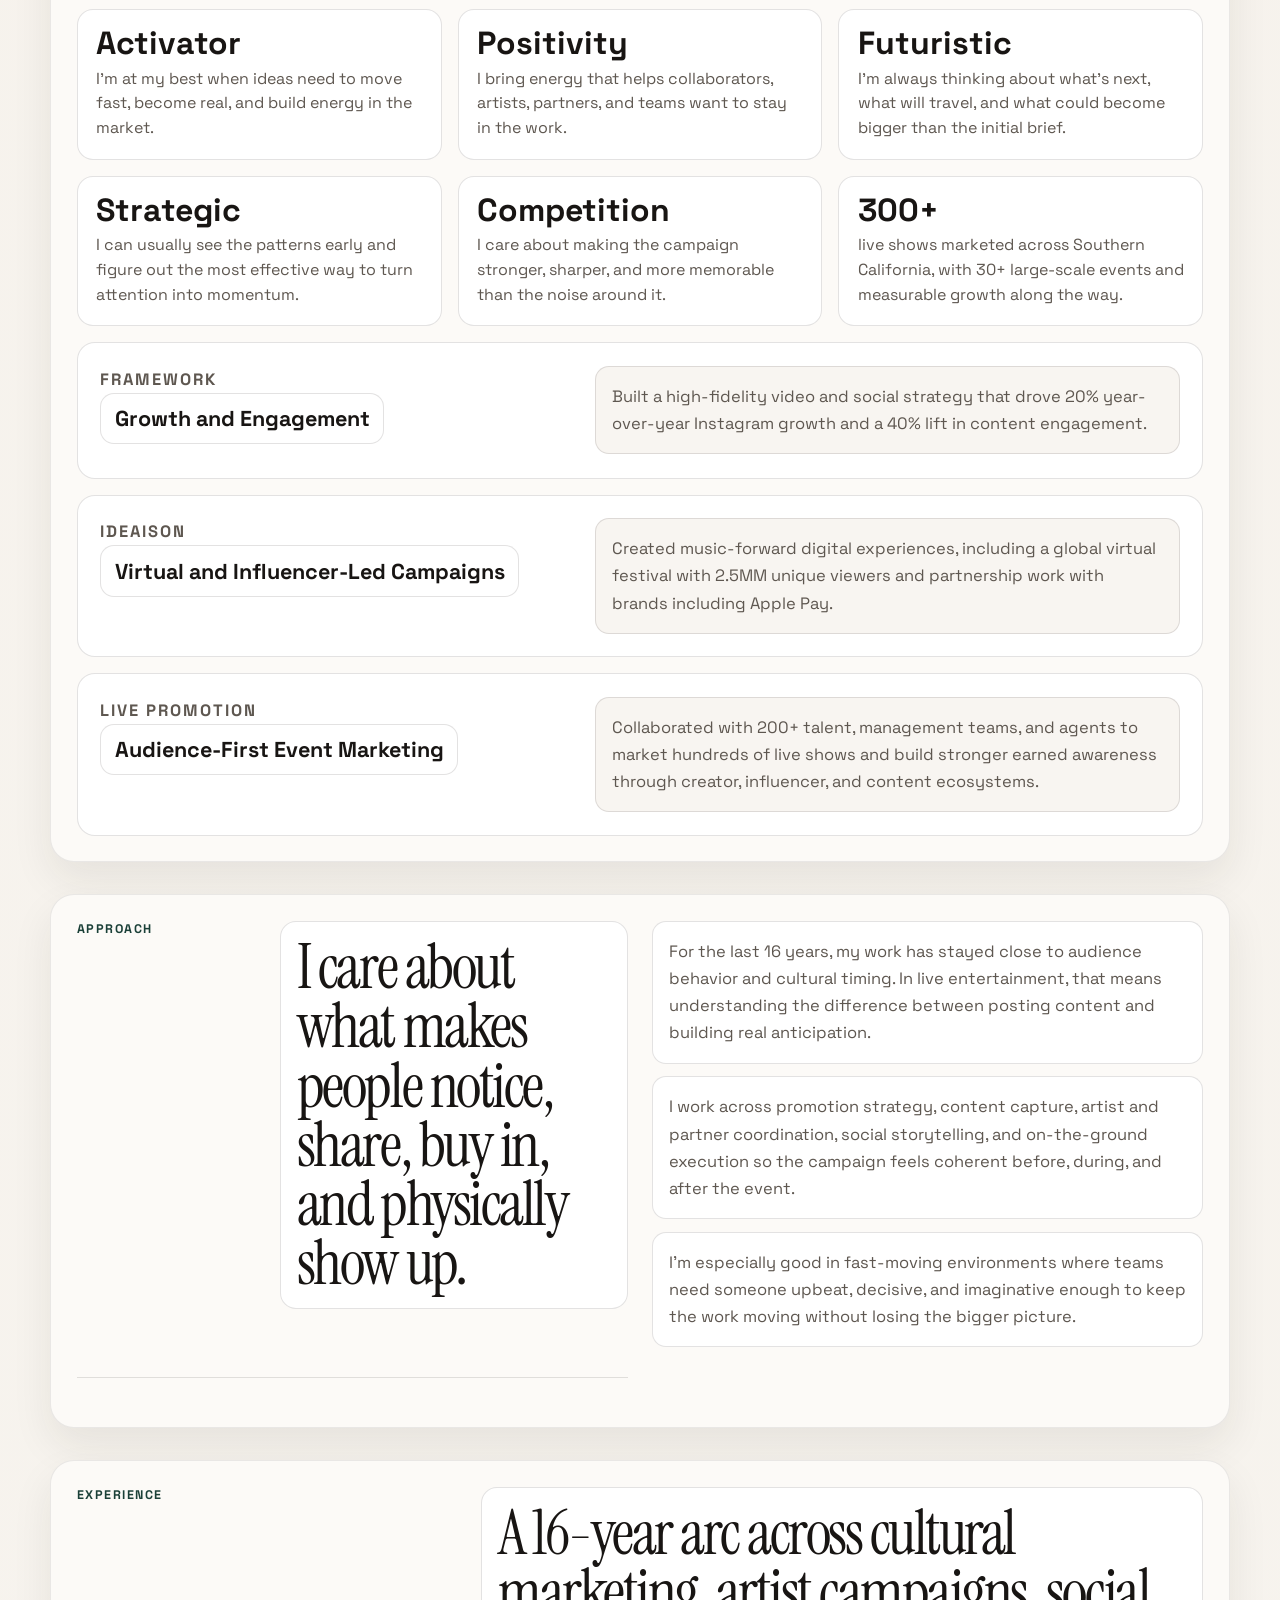
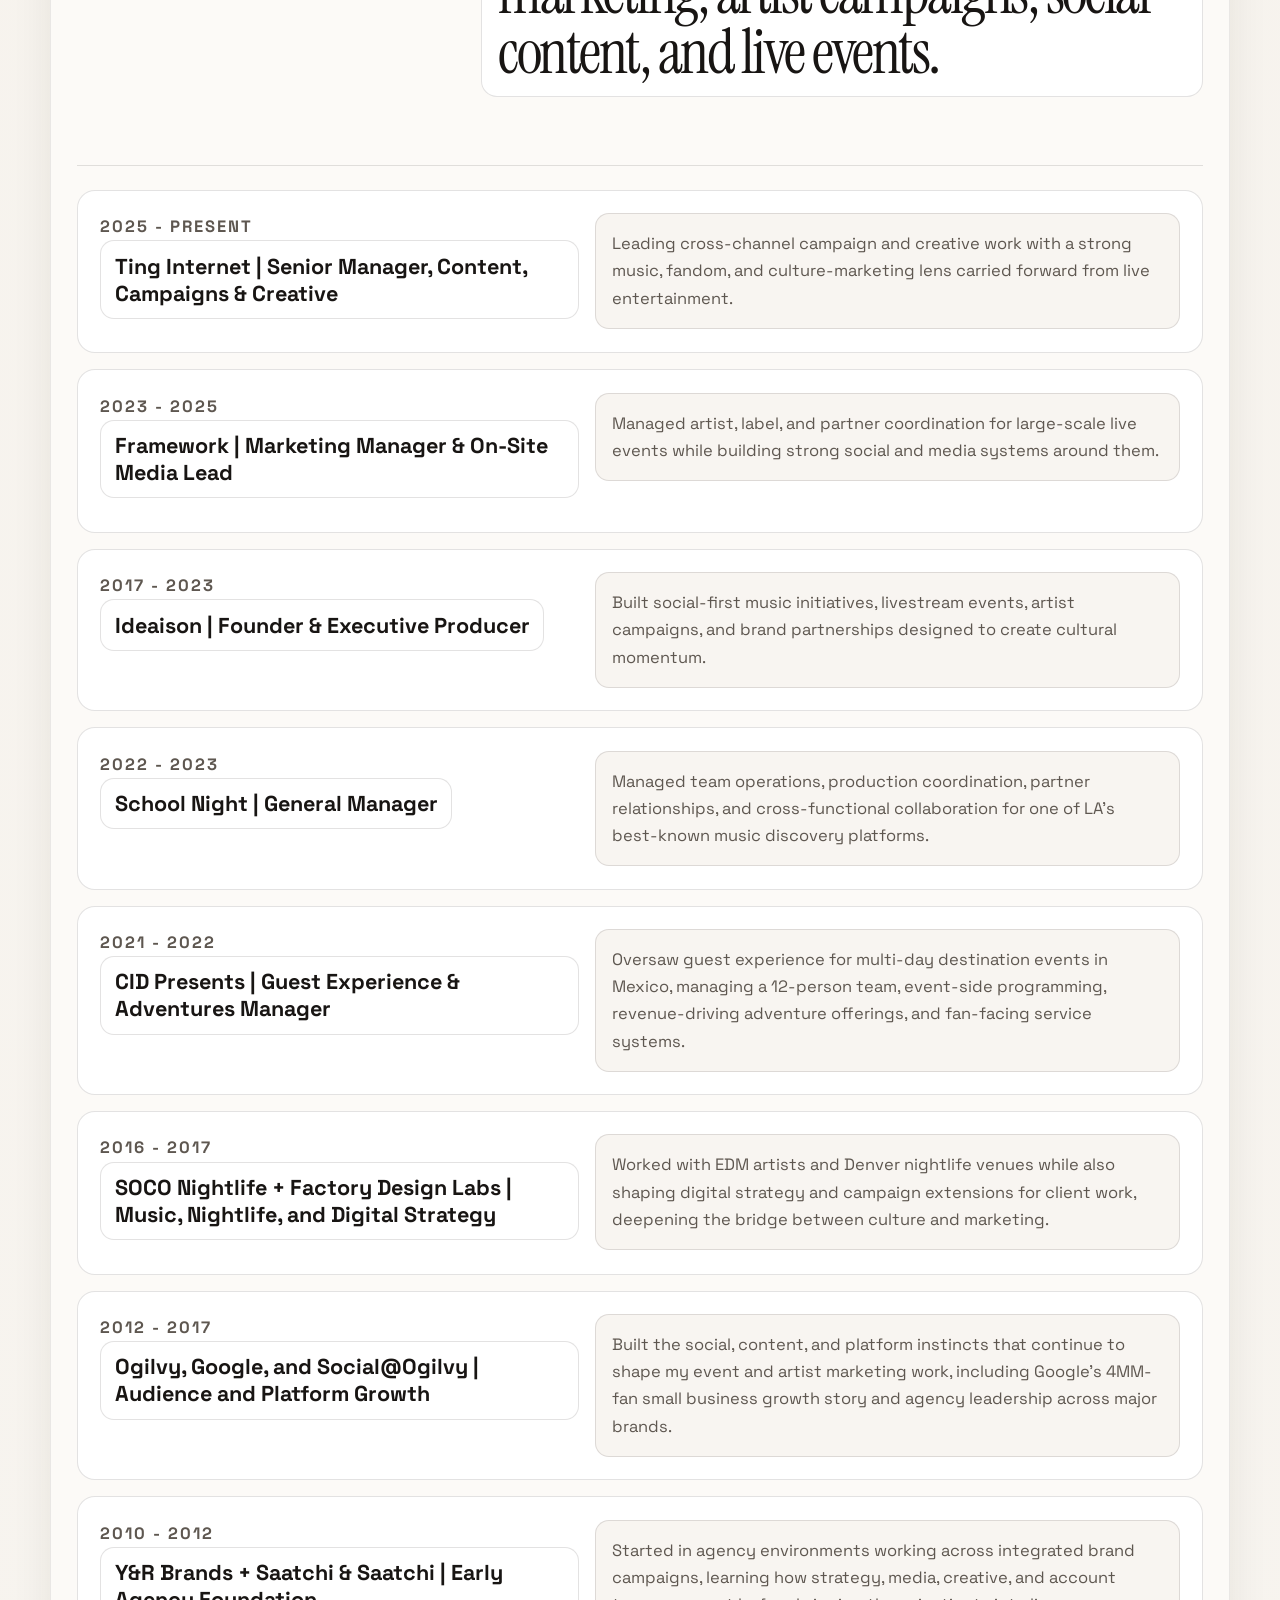
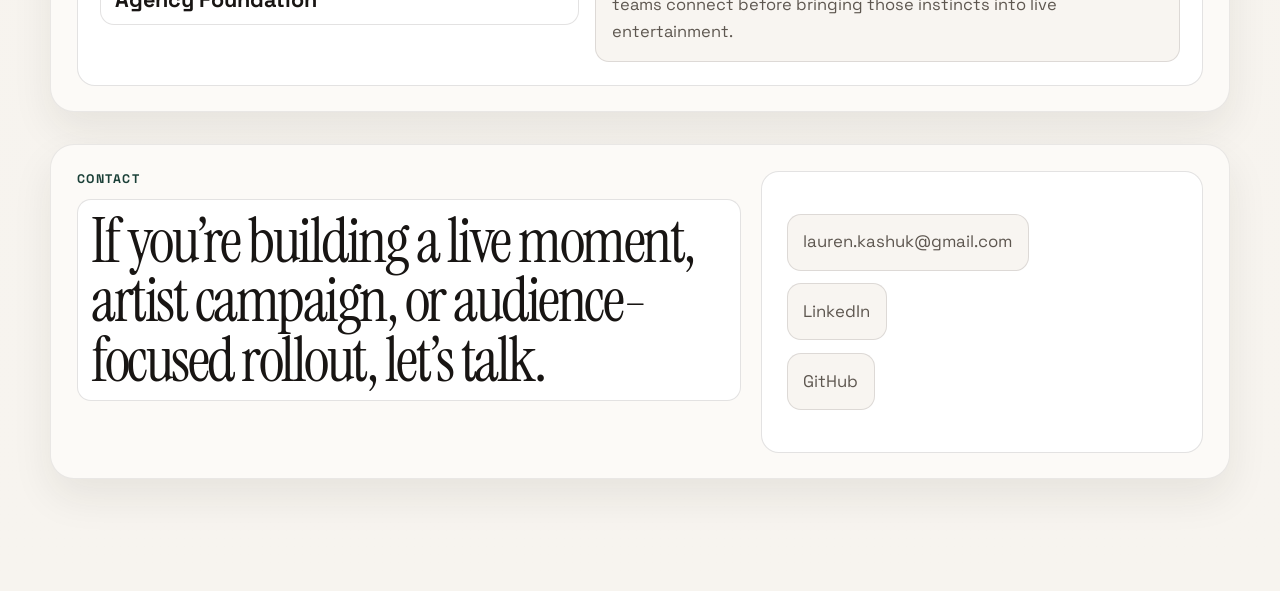
==== commit fa94fff1: "Add files via upload" ====
--- a/music-events.html
+++ b/music-events.html
@@ -50,7 +50,7 @@
               live promotion, social-first campaigns, influencer strategy,
               on-site media, and brand activations. I do my best work where
               brand building, social leadership, and live execution need to
-              reinforce each other.
+              reinforce each other. I bring a mix of momentum, optimism, future-facing instinct, and high standards to that process.
             </p>
             <div class="hero-actions">
               <a class="button button-primary" href="#work">View Campaign Work</a>
@@ -94,7 +94,7 @@
             <h2>Work built around turnout, resonance, and a stronger fan connection.</h2>
           </div>
           <div class="section-intro">
-            <p>Campaigns and roles where audience energy, artist alignment, and execution all mattered at once.</p>
+            <p>Campaigns and roles where audience energy, artist alignment, and quick, smart execution all mattered at once.</p>
           </div>
           <div class="project-grid">
             <article class="project-card project-card-large">
@@ -133,21 +133,35 @@
 
         <section class="section reveal">
           <div class="section-heading">
-            <p class="eyebrow">Highlights</p>
-            <h2>Selected outcomes from event, artist, and social campaign work.</h2>
+            <p class="eyebrow">How I Work</p>
+            <h2>The strengths that shape how I build campaigns, audiences, and momentum in music and events.</h2>
           </div>
           <div class="metrics-grid">
             <article class="metric-card">
+              <span>Activator</span>
+              <p>I’m at my best when ideas need to move fast, become real, and build energy in the market.</p>
+            </article>
+            <article class="metric-card">
+              <span>Positivity</span>
+              <p>I bring energy that helps collaborators, artists, partners, and teams want to stay in the work.</p>
+            </article>
+            <article class="metric-card">
+              <span>Futuristic</span>
+              <p>I’m always thinking about what’s next, what will travel, and what could become bigger than the initial brief.</p>
+            </article>
+          </div>
+          <div class="metrics-grid">
+            <article class="metric-card">
+              <span>Strategic</span>
+              <p>I can usually see the patterns early and figure out the most effective way to turn attention into momentum.</p>
+            </article>
+            <article class="metric-card">
+              <span>Competition</span>
+              <p>I care about making the campaign stronger, sharper, and more memorable than the noise around it.</p>
+            </article>
+            <article class="metric-card">
               <span>300+</span>
-              <p>live shows marketed across Southern California</p>
-            </article>
-            <article class="metric-card">
-              <span>30+</span>
-              <p>large-scale events supported with marketing and media plans</p>
-            </article>
-            <article class="metric-card">
-              <span>40%</span>
-              <p>increase in content engagement through stronger social strategy</p>
+              <p>live shows marketed across Southern California, with 30+ large-scale events and measurable growth along the way.</p>
             </article>
           </div>
           <div class="timeline">
@@ -202,6 +216,9 @@
               partner coordination, social storytelling, and on-the-ground
               execution so the campaign feels coherent before, during, and after the event.
             </p>
+            <p>
+              I’m especially good in fast-moving environments where teams need someone upbeat, decisive, and imaginative enough to keep the work moving without losing the bigger picture.
+            </p>
           </div>
         </section>
 
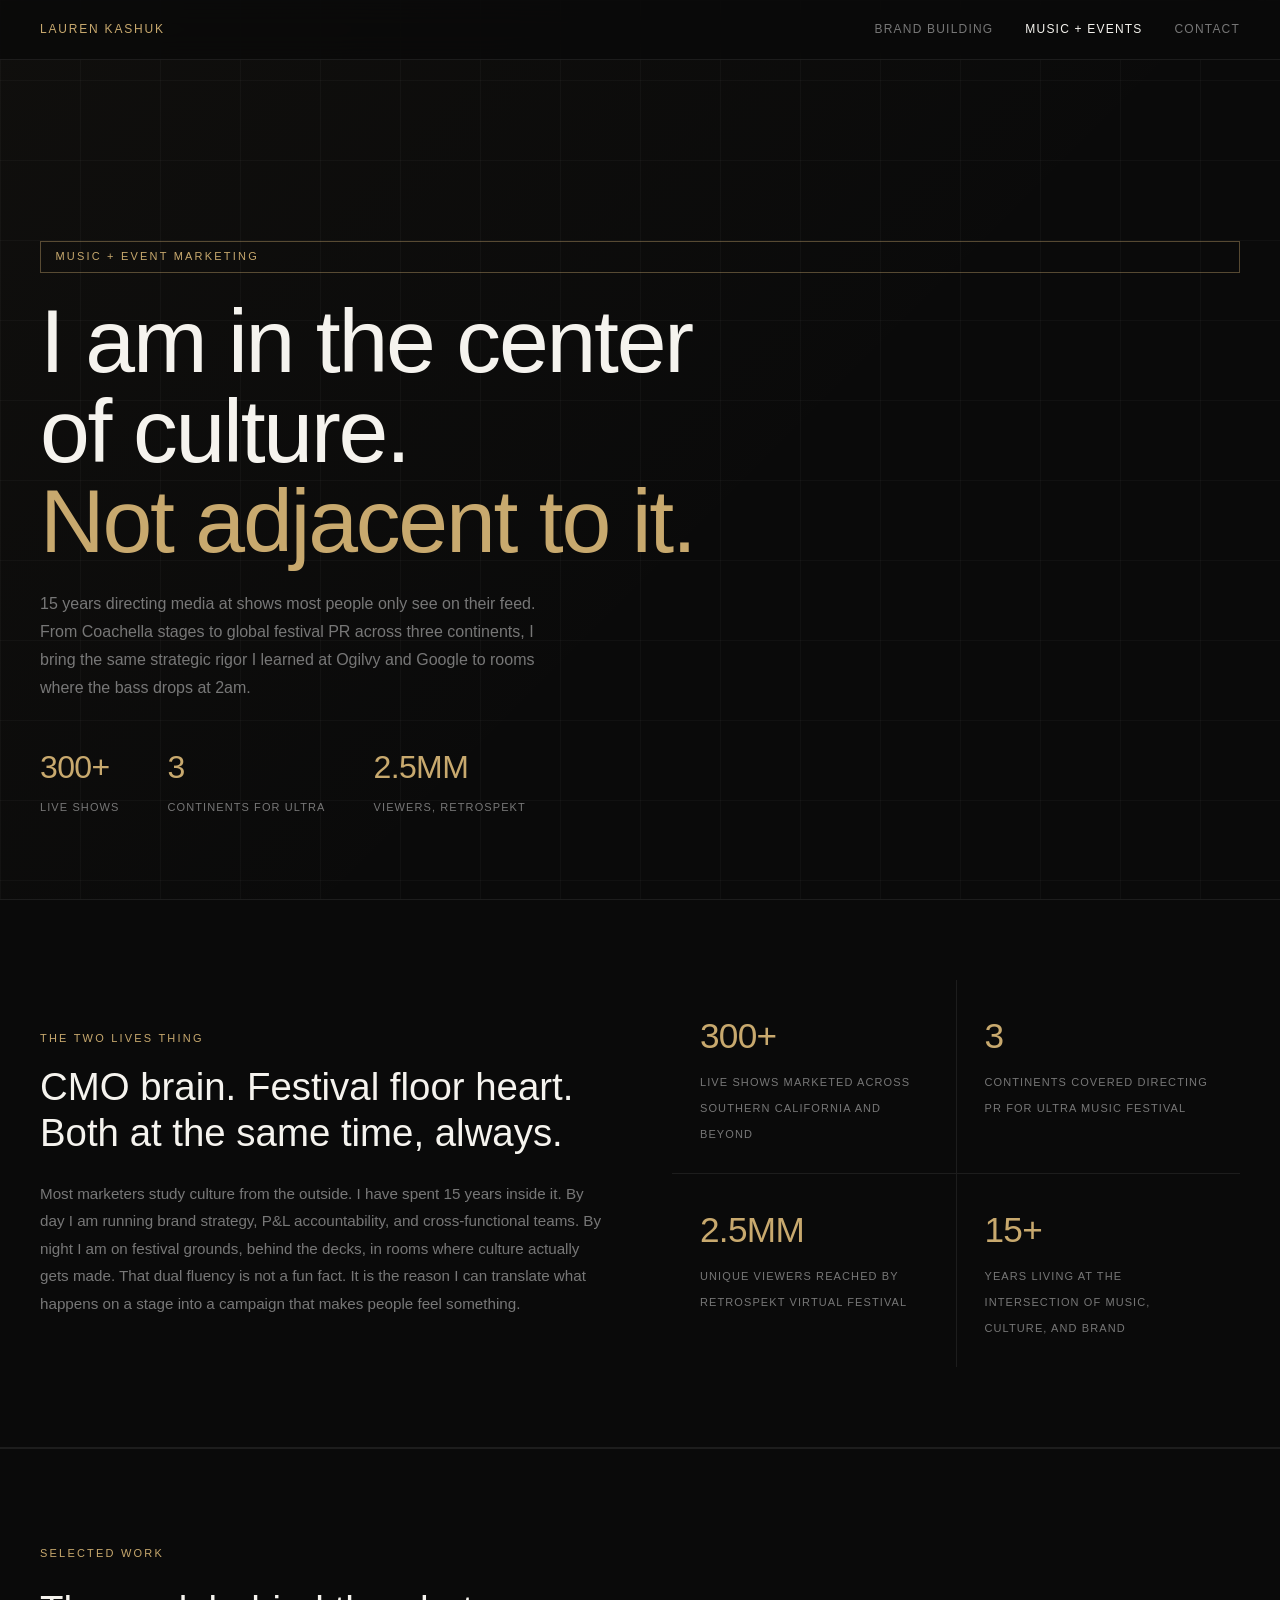
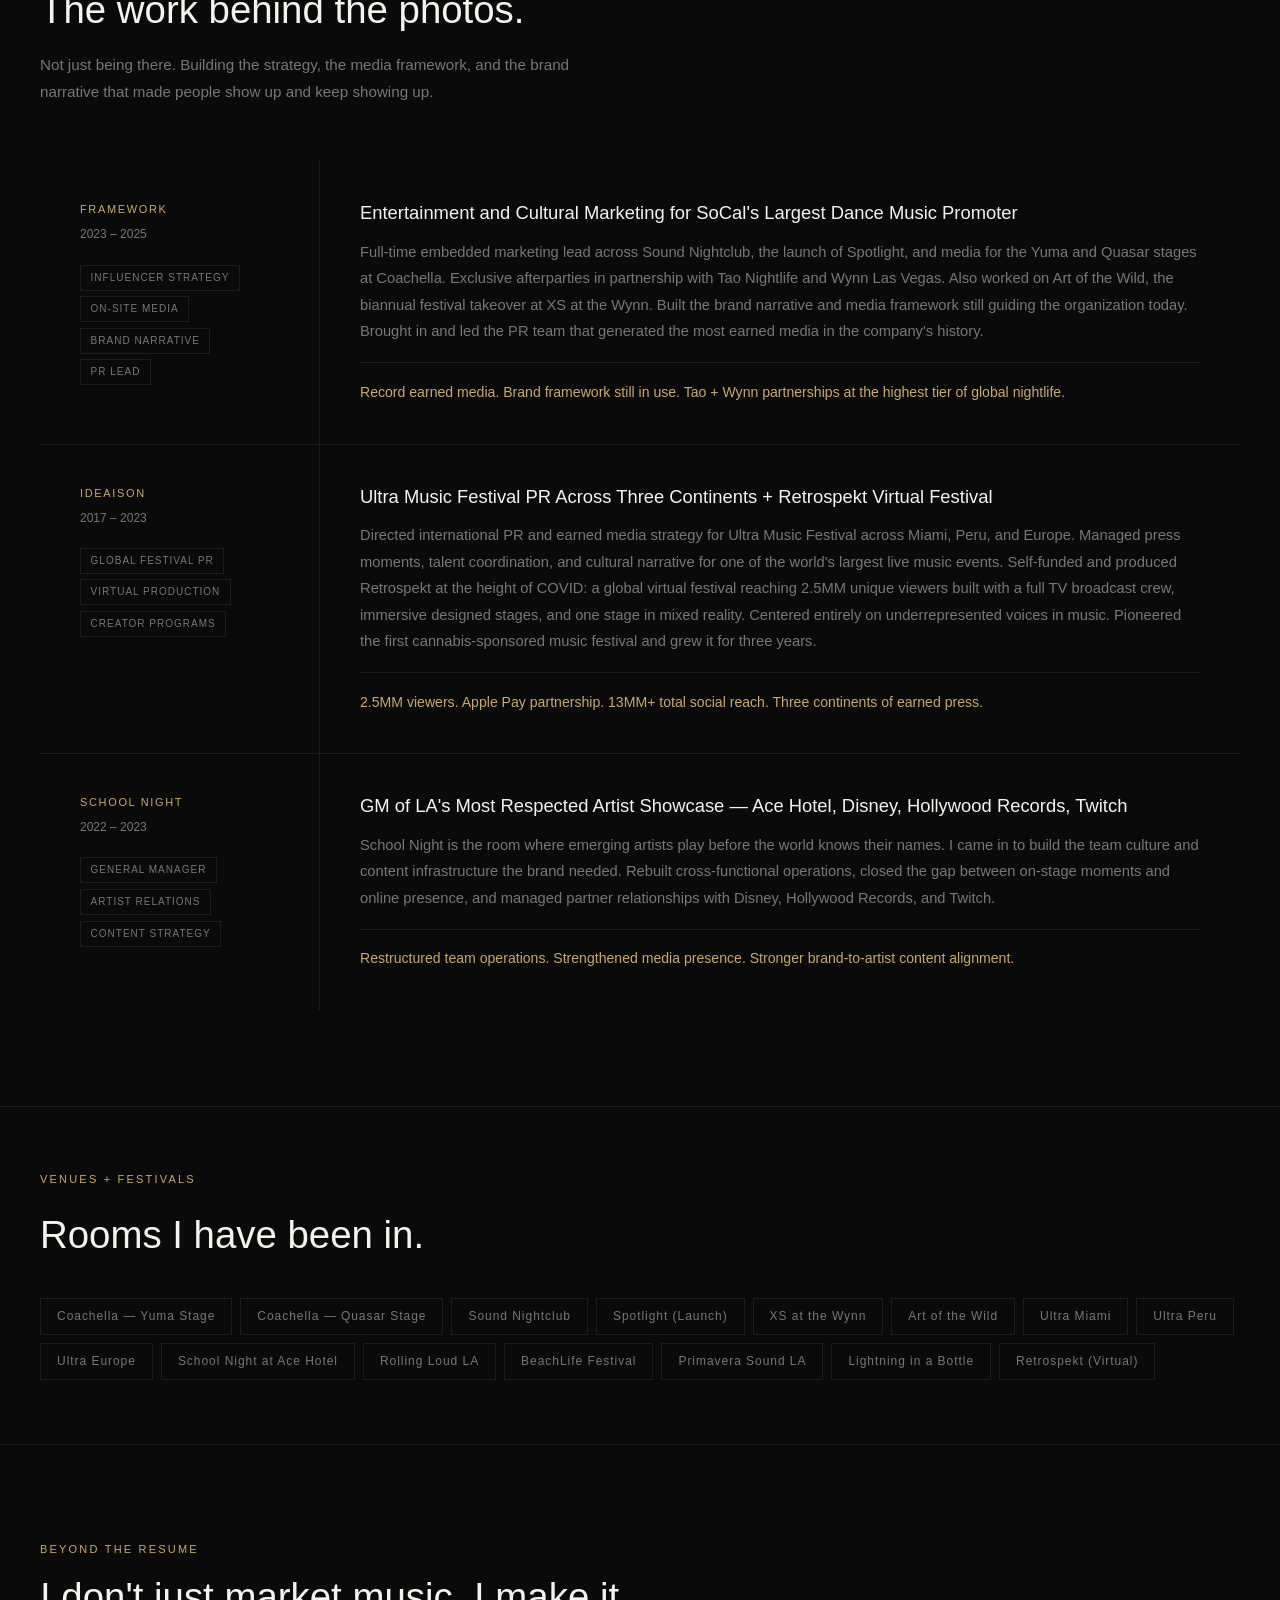
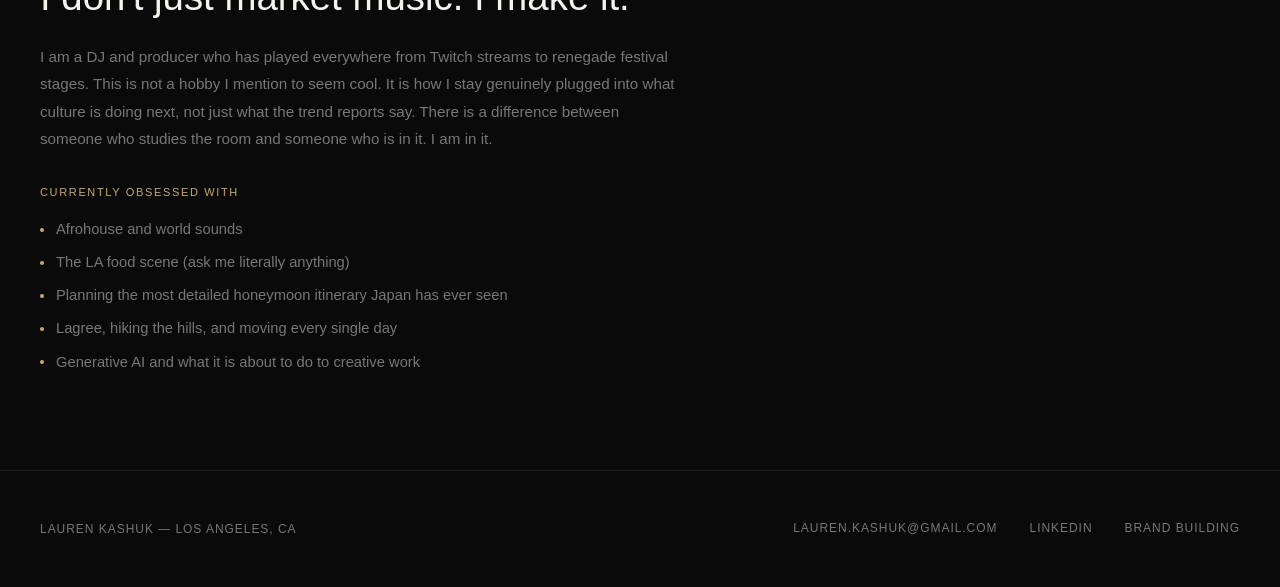
==== commit dbdf6167: "Rename portfolio_music.html to music-events.html" ====
--- a/music-events.html
+++ b/music-events.html
@@ -1,335 +1,256 @@
 <!DOCTYPE html>
 <html lang="en">
-  <head>
-    <meta charset="UTF-8" />
-    <meta name="viewport" content="width=device-width, initial-scale=1.0" />
-    <title>Lauren Kashuk | Music + Event Marketing</title>
-    <meta
-      name="description"
-      content="Event and music marketing portfolio page for Lauren Kashuk featuring campaign development, promotion, audience growth, and experiential work."
-    />
-    <link rel="preconnect" href="https://fonts.googleapis.com" />
-    <link rel="preconnect" href="https://fonts.gstatic.com" crossorigin />
-    <link
-      href="https://fonts.googleapis.com/css2?family=Instrument+Serif:ital@0;1&family=Space+Grotesk:wght@400;500;700&display=swap"
-      rel="stylesheet"
-    />
-    <link rel="stylesheet" href="styles.css" />
-  </head>
-  <body class="music-page">
-    <div class="page-shell">
-      <header class="site-header">
-        <a class="brand" href="index.html" aria-label="Homepage">
-          <span class="brand-mark">LK</span>
-          <span class="brand-text">Lauren Kashuk</span>
-        </a>
-        <nav class="site-nav" aria-label="Primary">
-          <a href="index.html" data-page="index.html">Brand Building</a>
-          <a href="music-events.html" data-page="music-events.html">Music + Event Marketing</a>
-          <a href="#contact">Contact</a>
-        </nav>
-      </header>
-
-      <main id="top">
-        <section class="page-banner reveal">
-          <p class="banner-label">Page Two</p>
-          <div class="banner-copy">
-            <p>Music + Event Marketing</p>
-            <span>Live promotion, audience growth, creator ecosystems, and cultural momentum</span>
-          </div>
-        </section>
-        <section class="hero section reveal">
-          <div class="hero-copy">
-            <p class="eyebrow">Music + Event Marketing</p>
-            <h1>
-              I build the social, brand, and campaign work that helps music and event properties
-              <span>earn attention and keep it.</span>
-            </h1>
-            <p class="hero-text">
-              My event and music marketing background spans artist relations,
-              live promotion, social-first campaigns, influencer strategy,
-              on-site media, and brand activations. I do my best work where
-              brand building, social leadership, and live execution need to
-              reinforce each other. I bring a mix of momentum, optimism, future-facing instinct, and high standards to that process.
-            </p>
-            <div class="hero-actions">
-              <a class="button button-primary" href="#work">View Campaign Work</a>
-              <a class="button button-secondary" href="#experience">See 16-Year Timeline</a>
-            </div>
-            <div class="hero-details">
-              <p>Built through festivals, nightlife, artist teams, and partnerships.</p>
-              <p>Focused on audience growth, earned buzz, artist alignment, and staying power.</p>
-            </div>
-          </div>
-          <aside class="hero-card reveal">
-            <p class="card-label">Marketing Focus</p>
-            <h2>Social leadership, audience growth, artist storytelling, and brand building for live experiences.</h2>
-            <ul class="stat-list">
-              <li>
-                <span class="stat-value">300+</span>
-                <span class="stat-label">Live shows marketed across Southern California</span>
-              </li>
-              <li>
-                <span class="stat-value">30+</span>
-                <span class="stat-label">Large-scale events supported with tailored marketing plans</span>
-              </li>
-              <li>
-                <span class="stat-value">2.5MM</span>
-                <span class="stat-label">Unique viewers reached by a virtual festival I produced</span>
-              </li>
-            </ul>
-          </aside>
-        </section>
-
-        <section class="feature-strip reveal">
-          <p>Event Promotion</p>
-          <p>Artist Marketing</p>
-          <p>Partnership Strategy</p>
-          <p>Audience Engagement</p>
-        </section>
-
-        <section class="section reveal" id="work">
-          <div class="section-heading">
-            <p class="eyebrow">Selected Work</p>
-            <h2>Work built around turnout, resonance, and a stronger fan connection.</h2>
-          </div>
-          <div class="section-intro">
-            <p>Campaigns and roles where audience energy, artist alignment, and quick, smart execution all mattered at once.</p>
-          </div>
-          <div class="project-grid">
-            <article class="project-card project-card-large">
-              <p class="project-type">Framework | 2023 - 2025</p>
-              <h3>Live Event Marketing Across Clubs, Festivals, and Artist Teams</h3>
-              <p>
-                Managed marketing and on-site media needs for Southern
-                California’s largest independent promoter, building plans for
-                30+ events and supporting artists, labels, tours, DSPs, and agencies.
-              </p>
-              <div class="tag-row">
-                <span>Event Promotion</span>
-                <span>Artist Relations</span>
-                <span>On-Site Media</span>
-              </div>
-            </article>
-            <article class="project-card">
-              <p class="project-type">Ideaison | 2017 - 2023</p>
-              <h3>Festival, Livestream, and Influencer-Led Music Campaigns</h3>
-              <p>
-                Produced a virtual festival reaching 2.5MM unique viewers, led
-                influencer and content programs, and generated 13MM+ in social reach across self-funded cultural initiatives.
-              </p>
-            </article>
-            <article class="project-card">
-              <p class="project-type">Live Event Experience</p>
-              <h3>Festival, Sponsor, and Partner Activations</h3>
-              <p>
-                Experience spanning Coachella, School Night, Cloud 9
-                Adventures, Lightning in a Bottle, Jam Cruise, BeachLife,
-                Primavera Sound LA, Rolling Loud LA, and more.
-              </p>
-            </article>
-          </div>
-        </section>
-
-        <section class="section reveal">
-          <div class="section-heading">
-            <p class="eyebrow">How I Work</p>
-            <h2>The strengths that shape how I build campaigns, audiences, and momentum in music and events.</h2>
-          </div>
-          <div class="metrics-grid">
-            <article class="metric-card">
-              <span>Activator</span>
-              <p>I’m at my best when ideas need to move fast, become real, and build energy in the market.</p>
-            </article>
-            <article class="metric-card">
-              <span>Positivity</span>
-              <p>I bring energy that helps collaborators, artists, partners, and teams want to stay in the work.</p>
-            </article>
-            <article class="metric-card">
-              <span>Futuristic</span>
-              <p>I’m always thinking about what’s next, what will travel, and what could become bigger than the initial brief.</p>
-            </article>
-          </div>
-          <div class="metrics-grid">
-            <article class="metric-card">
-              <span>Strategic</span>
-              <p>I can usually see the patterns early and figure out the most effective way to turn attention into momentum.</p>
-            </article>
-            <article class="metric-card">
-              <span>Competition</span>
-              <p>I care about making the campaign stronger, sharper, and more memorable than the noise around it.</p>
-            </article>
-            <article class="metric-card">
-              <span>300+</span>
-              <p>live shows marketed across Southern California, with 30+ large-scale events and measurable growth along the way.</p>
-            </article>
-          </div>
-          <div class="timeline">
-            <article class="timeline-item">
-              <div>
-                <p class="timeline-year">Framework</p>
-                <h3>Growth and Engagement</h3>
-              </div>
-              <p>
-                Built a high-fidelity video and social strategy that drove 20%
-                year-over-year Instagram growth and a 40% lift in content engagement.
-              </p>
-            </article>
-            <article class="timeline-item">
-              <div>
-                <p class="timeline-year">Ideaison</p>
-                <h3>Virtual and Influencer-Led Campaigns</h3>
-              </div>
-              <p>
-                Created music-forward digital experiences, including a global
-                virtual festival with 2.5MM unique viewers and partnership work
-                with brands including Apple Pay.
-              </p>
-            </article>
-            <article class="timeline-item">
-              <div>
-                <p class="timeline-year">Live Promotion</p>
-                <h3>Audience-First Event Marketing</h3>
-              </div>
-              <p>
-                Collaborated with 200+ talent, management teams, and agents to
-                market hundreds of live shows and build stronger earned awareness
-                through creator, influencer, and content ecosystems.
-              </p>
-            </article>
-          </div>
-        </section>
-
-        <section class="section split-section reveal" id="about">
-          <div class="section-heading">
-            <p class="eyebrow">Approach</p>
-            <h2>I care about what makes people notice, share, buy in, and physically show up.</h2>
-          </div>
-          <div class="about-copy">
-            <p>
-              For the last 16 years, my work has stayed close to audience
-              behavior and cultural timing. In live entertainment, that means
-              understanding the difference between posting content and building real anticipation.
-            </p>
-            <p>
-              I work across promotion strategy, content capture, artist and
-              partner coordination, social storytelling, and on-the-ground
-              execution so the campaign feels coherent before, during, and after the event.
-            </p>
-            <p>
-              I’m especially good in fast-moving environments where teams need someone upbeat, decisive, and imaginative enough to keep the work moving without losing the bigger picture.
-            </p>
-          </div>
-        </section>
-
-        <section class="section reveal" id="experience">
-          <div class="section-heading">
-            <p class="eyebrow">Experience</p>
-            <h2>A 16-year arc across cultural marketing, artist campaigns, social content, and live events.</h2>
-          </div>
-          <div class="timeline">
-            <article class="timeline-item">
-              <div>
-                <p class="timeline-year">2025 - Present</p>
-                <h3>Ting Internet | Senior Manager, Content, Campaigns & Creative</h3>
-              </div>
-              <p>
-                Leading cross-channel campaign and creative work with a strong
-                music, fandom, and culture-marketing lens carried forward from live entertainment.
-              </p>
-            </article>
-            <article class="timeline-item">
-              <div>
-                <p class="timeline-year">2023 - 2025</p>
-                <h3>Framework | Marketing Manager & On-Site Media Lead</h3>
-              </div>
-              <p>
-                Managed artist, label, and partner coordination for large-scale
-                live events while building strong social and media systems around them.
-              </p>
-            </article>
-            <article class="timeline-item">
-              <div>
-                <p class="timeline-year">2017 - 2023</p>
-                <h3>Ideaison | Founder & Executive Producer</h3>
-              </div>
-              <p>
-                Built social-first music initiatives, livestream events, artist
-                campaigns, and brand partnerships designed to create cultural momentum.
-              </p>
-            </article>
-            <article class="timeline-item">
-              <div>
-                <p class="timeline-year">2022 - 2023</p>
-                <h3>School Night | General Manager</h3>
-              </div>
-              <p>
-                Managed team operations, production coordination, partner
-                relationships, and cross-functional collaboration for one of LA’s
-                best-known music discovery platforms.
-              </p>
-            </article>
-            <article class="timeline-item">
-              <div>
-                <p class="timeline-year">2021 - 2022</p>
-                <h3>CID Presents | Guest Experience & Adventures Manager</h3>
-              </div>
-              <p>
-                Oversaw guest experience for multi-day destination events in
-                Mexico, managing a 12-person team, event-side programming,
-                revenue-driving adventure offerings, and fan-facing service systems.
-              </p>
-            </article>
-            <article class="timeline-item">
-              <div>
-                <p class="timeline-year">2016 - 2017</p>
-                <h3>SOCO Nightlife + Factory Design Labs | Music, Nightlife, and Digital Strategy</h3>
-              </div>
-              <p>
-                Worked with EDM artists and Denver nightlife venues while also
-                shaping digital strategy and campaign extensions for client work,
-                deepening the bridge between culture and marketing.
-              </p>
-            </article>
-            <article class="timeline-item">
-              <div>
-                <p class="timeline-year">2012 - 2017</p>
-                <h3>Ogilvy, Google, and Social@Ogilvy | Audience and Platform Growth</h3>
-              </div>
-              <p>
-                Built the social, content, and platform instincts that continue
-                to shape my event and artist marketing work, including Google’s
-                4MM-fan small business growth story and agency leadership across major brands.
-              </p>
-            </article>
-            <article class="timeline-item">
-              <div>
-                <p class="timeline-year">2010 - 2012</p>
-                <h3>Y&amp;R Brands + Saatchi &amp; Saatchi | Early Agency Foundation</h3>
-              </div>
-              <p>
-                Started in agency environments working across integrated brand
-                campaigns, learning how strategy, media, creative, and account
-                teams connect before bringing those instincts into live entertainment.
-              </p>
-            </article>
-          </div>
-        </section>
-
-        <section class="section contact-section reveal" id="contact">
-          <div>
-            <p class="eyebrow">Contact</p>
-            <h2>If you’re building a live moment, artist campaign, or audience-focused rollout, let’s talk.</h2>
-          </div>
-          <div class="contact-card">
-            <a href="mailto:lauren.kashuk@gmail.com">lauren.kashuk@gmail.com</a>
-            <a href="https://www.linkedin.com/" target="_blank" rel="noreferrer">LinkedIn</a>
-            <a href="https://www.github.com/" target="_blank" rel="noreferrer">GitHub</a>
-          </div>
-        </section>
-      </main>
-    </div>
-
-    <script src="script.js"></script>
-  </body>
+<head>
+<meta charset="UTF-8">
+<meta name="viewport" content="width=device-width, initial-scale=1.0">
+<meta name="description" content="Music and event marketing portfolio for Lauren Kashuk.">
+<title>Lauren Kashuk | Music + Events</title>
+<style>
+*{margin:0;padding:0;box-sizing:border-box}
+:root{--black:#0a0a0a;--white:#f5f3ee;--accent:#c8a96e;--mid:#1a1a1a;--muted:#777;--border:rgba(255,255,255,0.08)}
+html{scroll-behavior:smooth}
+body{background:var(--black);color:var(--white);font-family:'Helvetica Neue',Helvetica,Arial,sans-serif;font-size:16px;line-height:1.6}
+a{color:inherit;text-decoration:none}
+
+nav{position:fixed;top:0;left:0;right:0;z-index:100;display:flex;justify-content:space-between;align-items:center;padding:1.25rem 2.5rem;background:rgba(10,10,10,0.85);backdrop-filter:blur(16px);border-bottom:1px solid var(--border)}
+.nav-logo{font-size:12px;letter-spacing:0.15em;text-transform:uppercase;color:var(--accent)}
+.nav-links{display:flex;gap:2rem}
+.nav-links a{font-size:12px;letter-spacing:0.1em;text-transform:uppercase;color:var(--muted);transition:color 0.2s}
+.nav-links a:hover,.nav-links a.active{color:var(--white)}
+
+.hero{min-height:100vh;display:flex;flex-direction:column;justify-content:flex-end;padding:0 2.5rem 5rem;position:relative;overflow:hidden;border-bottom:1px solid var(--border)}
+.hero-bg{position:absolute;inset:0;background:linear-gradient(135deg,rgba(200,169,110,0.03) 0%,transparent 60%)}
+.hero-grid-lines{position:absolute;inset:0;background-image:linear-gradient(var(--border) 1px,transparent 1px),linear-gradient(90deg,var(--border) 1px,transparent 1px);background-size:80px 80px;opacity:0.4}
+.hero-tag{display:inline-block;font-size:11px;letter-spacing:0.2em;text-transform:uppercase;color:var(--accent);border:1px solid rgba(200,169,110,0.4);padding:0.4rem 0.9rem;margin-bottom:1.5rem;position:relative}
+.hero-headline{font-size:clamp(3rem,7vw,6.5rem);font-weight:300;line-height:1.0;letter-spacing:-0.025em;max-width:850px;margin-bottom:1.5rem;position:relative}
+.hero-headline em{font-style:normal;color:var(--accent)}
+.hero-sub{font-size:1rem;color:var(--muted);max-width:520px;line-height:1.75;margin-bottom:2.5rem;position:relative}
+.hero-stats{display:flex;gap:3rem;flex-wrap:wrap;position:relative}
+.hero-stat-num{font-size:2rem;font-weight:300;color:var(--accent);display:block;letter-spacing:-0.02em}
+.hero-stat-label{font-size:11px;letter-spacing:0.1em;text-transform:uppercase;color:var(--muted)}
+
+.intro{padding:5rem 2.5rem;display:grid;grid-template-columns:1fr 1fr;gap:4rem;align-items:center;border-bottom:1px solid var(--border)}
+.intro-eyebrow{font-size:11px;letter-spacing:0.2em;text-transform:uppercase;color:var(--accent);margin-bottom:1rem}
+.intro-headline{font-size:clamp(1.6rem,3vw,2.4rem);font-weight:300;line-height:1.2;margin-bottom:1.5rem}
+.intro-body{color:var(--muted);line-height:1.8;font-size:0.95rem}
+.intro-right{display:grid;grid-template-columns:1fr 1fr;gap:1px;background:var(--border)}
+.intro-cell{background:var(--black);padding:1.75rem}
+.intro-cell-num{font-size:2.2rem;font-weight:300;color:var(--accent);display:block;letter-spacing:-0.02em;margin-bottom:0.25rem}
+.intro-cell-label{font-size:11px;letter-spacing:0.1em;text-transform:uppercase;color:var(--muted);line-height:1.4}
+
+.work-section{padding:6rem 2.5rem;border-top:1px solid var(--border)}
+.section-eyebrow{font-size:11px;letter-spacing:0.2em;text-transform:uppercase;color:var(--accent);margin-bottom:1rem}
+.section-headline{font-size:clamp(1.6rem,3vw,2.4rem);font-weight:300;margin-bottom:0.75rem}
+.section-sub{color:var(--muted);max-width:580px;margin-bottom:3.5rem;font-size:0.95rem;line-height:1.75}
+.work-list{display:grid;gap:1px;background:var(--border)}
+.work-item{background:var(--black);display:grid;grid-template-columns:280px 1fr;transition:background 0.2s}
+.work-item:hover{background:rgba(255,255,255,0.02)}
+.work-left{padding:2.5rem;border-right:1px solid var(--border)}
+.work-co{font-size:11px;letter-spacing:0.15em;text-transform:uppercase;color:var(--accent);margin-bottom:0.4rem}
+.work-years{font-size:12px;color:var(--muted);margin-bottom:1.25rem}
+.work-tags{display:flex;flex-direction:column;gap:0.35rem}
+.tag{font-size:10px;letter-spacing:0.1em;text-transform:uppercase;color:var(--muted);border:1px solid var(--border);padding:0.25rem 0.6rem;display:inline-block;width:fit-content}
+.work-right{padding:2.5rem}
+.work-title{font-size:1.15rem;font-weight:400;margin-bottom:0.85rem;line-height:1.3}
+.work-body{color:var(--muted);line-height:1.8;font-size:0.92rem}
+.work-result{margin-top:1.1rem;padding-top:1.1rem;border-top:1px solid var(--border);font-size:0.88rem;color:var(--accent)}
+
+.venues-section{padding:4rem 2.5rem;border-top:1px solid var(--border)}
+.venues-grid{display:flex;flex-wrap:wrap;gap:0.5rem;margin-top:2rem}
+.venue-pill{font-size:12px;letter-spacing:0.08em;border:1px solid var(--border);padding:0.5rem 1rem;color:var(--muted);transition:all 0.2s}
+.venue-pill:hover{border-color:var(--accent);color:var(--accent)}
+
+.personal{padding:6rem 2.5rem;border-top:1px solid var(--border)}
+.personal-eyebrow{font-size:11px;letter-spacing:0.2em;text-transform:uppercase;color:var(--accent);margin-bottom:1rem}
+.personal-headline{font-size:clamp(1.8rem,3vw,2.6rem);font-weight:300;line-height:1.15;margin-bottom:1.5rem}
+.personal-body{color:var(--muted);line-height:1.8;font-size:0.95rem;margin-bottom:2rem;max-width:640px}
+.obsessed-label{font-size:11px;letter-spacing:0.15em;text-transform:uppercase;color:var(--accent);margin-bottom:1rem}
+.obsessed-list{list-style:none;display:flex;flex-direction:column;gap:0.6rem;max-width:500px}
+.obsessed-list li{font-size:0.92rem;color:var(--muted);padding-left:1rem;position:relative}
+.obsessed-list li::before{content:'';position:absolute;left:0;top:0.65em;width:4px;height:4px;border-radius:50%;background:var(--accent)}
+
+footer{padding:3rem 2.5rem;border-top:1px solid var(--border);display:flex;justify-content:space-between;align-items:center;flex-wrap:wrap;gap:1rem}
+.footer-left{font-size:12px;letter-spacing:0.08em;text-transform:uppercase;color:var(--muted)}
+.footer-links{display:flex;gap:2rem}
+.footer-links a{font-size:12px;letter-spacing:0.08em;text-transform:uppercase;color:var(--muted);border-bottom:1px solid transparent;transition:all 0.2s}
+.footer-links a:hover{color:var(--white);border-color:var(--white)}
+
+@media(max-width:768px){
+  nav{padding:1rem 1.25rem}
+  .hero{padding:0 1.25rem 3.5rem}
+  .hero-stats{gap:2rem}
+  .intro{grid-template-columns:1fr;padding:3.5rem 1.25rem;gap:2.5rem}
+  .work-section,.venues-section,.personal{padding:4rem 1.25rem}
+  .work-item{grid-template-columns:1fr}
+  .work-left{border-right:none;border-bottom:1px solid var(--border);padding:1.75rem 1.25rem}
+  .work-right{padding:1.75rem 1.25rem}
+  footer{padding:2rem 1.25rem;flex-direction:column;align-items:flex-start}
+}
+</style>
+</head>
+<body>
+
+<nav>
+  <a class="nav-logo" href="index.html">Lauren Kashuk</a>
+  <div class="nav-links">
+    <a href="index.html">Brand Building</a>
+    <a href="music-events.html" class="active">Music + Events</a>
+    <a href="#contact">Contact</a>
+  </div>
+</nav>
+
+<section class="hero">
+  <div class="hero-bg"></div>
+  <div class="hero-grid-lines"></div>
+  <span class="hero-tag">Music + Event Marketing</span>
+  <h1 class="hero-headline">I am in the center<br>of culture.<br><em>Not adjacent to it.</em></h1>
+  <p class="hero-sub">15 years directing media at shows most people only see on their feed. From Coachella stages to global festival PR across three continents, I bring the same strategic rigor I learned at Ogilvy and Google to rooms where the bass drops at 2am.</p>
+  <div class="hero-stats">
+    <div>
+      <span class="hero-stat-num">300+</span>
+      <span class="hero-stat-label">Live shows</span>
+    </div>
+    <div>
+      <span class="hero-stat-num">3</span>
+      <span class="hero-stat-label">Continents for Ultra</span>
+    </div>
+    <div>
+      <span class="hero-stat-num">2.5MM</span>
+      <span class="hero-stat-label">Viewers, Retrospekt</span>
+    </div>
+  </div>
+</section>
+
+<div class="intro">
+  <div class="intro-left">
+    <p class="intro-eyebrow">The two lives thing</p>
+    <h2 class="intro-headline">CMO brain. Festival floor heart. Both at the same time, always.</h2>
+    <p class="intro-body">Most marketers study culture from the outside. I have spent 15 years inside it. By day I am running brand strategy, P&L accountability, and cross-functional teams. By night I am on festival grounds, behind the decks, in rooms where culture actually gets made. That dual fluency is not a fun fact. It is the reason I can translate what happens on a stage into a campaign that makes people feel something.</p>
+  </div>
+  <div class="intro-right">
+    <div class="intro-cell">
+      <span class="intro-cell-num">300+</span>
+      <span class="intro-cell-label">Live shows marketed across Southern California and beyond</span>
+    </div>
+    <div class="intro-cell">
+      <span class="intro-cell-num">3</span>
+      <span class="intro-cell-label">Continents covered directing PR for Ultra Music Festival</span>
+    </div>
+    <div class="intro-cell">
+      <span class="intro-cell-num">2.5MM</span>
+      <span class="intro-cell-label">Unique viewers reached by Retrospekt virtual festival</span>
+    </div>
+    <div class="intro-cell">
+      <span class="intro-cell-num">15+</span>
+      <span class="intro-cell-label">Years living at the intersection of music, culture, and brand</span>
+    </div>
+  </div>
+</div>
+
+<section class="work-section" id="work">
+  <p class="section-eyebrow">Selected Work</p>
+  <h2 class="section-headline">The work behind the photos.</h2>
+  <p class="section-sub">Not just being there. Building the strategy, the media framework, and the brand narrative that made people show up and keep showing up.</p>
+
+  <div class="work-list">
+    <div class="work-item">
+      <div class="work-left">
+        <p class="work-co">Framework</p>
+        <p class="work-years">2023 – 2025</p>
+        <div class="work-tags">
+          <span class="tag">Influencer Strategy</span>
+          <span class="tag">On-Site Media</span>
+          <span class="tag">Brand Narrative</span>
+          <span class="tag">PR Lead</span>
+        </div>
+      </div>
+      <div class="work-right">
+        <h3 class="work-title">Entertainment and Cultural Marketing for SoCal's Largest Dance Music Promoter</h3>
+        <p class="work-body">Full-time embedded marketing lead across Sound Nightclub, the launch of Spotlight, and media for the Yuma and Quasar stages at Coachella. Exclusive afterparties in partnership with Tao Nightlife and Wynn Las Vegas. Also worked on Art of the Wild, the biannual festival takeover at XS at the Wynn. Built the brand narrative and media framework still guiding the organization today. Brought in and led the PR team that generated the most earned media in the company's history.</p>
+        <p class="work-result">Record earned media. Brand framework still in use. Tao + Wynn partnerships at the highest tier of global nightlife.</p>
+      </div>
+    </div>
+
+    <div class="work-item">
+      <div class="work-left">
+        <p class="work-co">Ideaison</p>
+        <p class="work-years">2017 – 2023</p>
+        <div class="work-tags">
+          <span class="tag">Global Festival PR</span>
+          <span class="tag">Virtual Production</span>
+          <span class="tag">Creator Programs</span>
+        </div>
+      </div>
+      <div class="work-right">
+        <h3 class="work-title">Ultra Music Festival PR Across Three Continents + Retrospekt Virtual Festival</h3>
+        <p class="work-body">Directed international PR and earned media strategy for Ultra Music Festival across Miami, Peru, and Europe. Managed press moments, talent coordination, and cultural narrative for one of the world's largest live music events. Self-funded and produced Retrospekt at the height of COVID: a global virtual festival reaching 2.5MM unique viewers built with a full TV broadcast crew, immersive designed stages, and one stage in mixed reality. Centered entirely on underrepresented voices in music. Pioneered the first cannabis-sponsored music festival and grew it for three years.</p>
+        <p class="work-result">2.5MM viewers. Apple Pay partnership. 13MM+ total social reach. Three continents of earned press.</p>
+      </div>
+    </div>
+
+    <div class="work-item">
+      <div class="work-left">
+        <p class="work-co">School Night</p>
+        <p class="work-years">2022 – 2023</p>
+        <div class="work-tags">
+          <span class="tag">General Manager</span>
+          <span class="tag">Artist Relations</span>
+          <span class="tag">Content Strategy</span>
+        </div>
+      </div>
+      <div class="work-right">
+        <h3 class="work-title">GM of LA's Most Respected Artist Showcase — Ace Hotel, Disney, Hollywood Records, Twitch</h3>
+        <p class="work-body">School Night is the room where emerging artists play before the world knows their names. I came in to build the team culture and content infrastructure the brand needed. Rebuilt cross-functional operations, closed the gap between on-stage moments and online presence, and managed partner relationships with Disney, Hollywood Records, and Twitch.</p>
+        <p class="work-result">Restructured team operations. Strengthened media presence. Stronger brand-to-artist content alignment.</p>
+      </div>
+    </div>
+  </div>
+</section>
+
+<section class="venues-section">
+  <p class="section-eyebrow">Venues + Festivals</p>
+  <h2 class="section-headline">Rooms I have been in.</h2>
+  <div class="venues-grid">
+    <span class="venue-pill">Coachella — Yuma Stage</span>
+    <span class="venue-pill">Coachella — Quasar Stage</span>
+    <span class="venue-pill">Sound Nightclub</span>
+    <span class="venue-pill">Spotlight (Launch)</span>
+    <span class="venue-pill">XS at the Wynn</span>
+    <span class="venue-pill">Art of the Wild</span>
+    <span class="venue-pill">Ultra Miami</span>
+    <span class="venue-pill">Ultra Peru</span>
+    <span class="venue-pill">Ultra Europe</span>
+    <span class="venue-pill">School Night at Ace Hotel</span>
+    <span class="venue-pill">Rolling Loud LA</span>
+    <span class="venue-pill">BeachLife Festival</span>
+    <span class="venue-pill">Primavera Sound LA</span>
+    <span class="venue-pill">Lightning in a Bottle</span>
+    <span class="venue-pill">Retrospekt (Virtual)</span>
+  </div>
+</section>
+
+<section class="personal">
+  <p class="personal-eyebrow">Beyond the resume</p>
+  <h2 class="personal-headline">I don't just market music. I make it.</h2>
+  <p class="personal-body">I am a DJ and producer who has played everywhere from Twitch streams to renegade festival stages. This is not a hobby I mention to seem cool. It is how I stay genuinely plugged into what culture is doing next, not just what the trend reports say. There is a difference between someone who studies the room and someone who is in it. I am in it.</p>
+  <p class="obsessed-label">Currently obsessed with</p>
+  <ul class="obsessed-list">
+    <li>Afrohouse and world sounds</li>
+    <li>The LA food scene (ask me literally anything)</li>
+    <li>Planning the most detailed honeymoon itinerary Japan has ever seen</li>
+    <li>Lagree, hiking the hills, and moving every single day</li>
+    <li>Generative AI and what it is about to do to creative work</li>
+  </ul>
+</section>
+
+<footer id="contact">
+  <div class="footer-left">Lauren Kashuk — Los Angeles, CA</div>
+  <div class="footer-links">
+    <a href="mailto:lauren.kashuk@gmail.com">lauren.kashuk@gmail.com</a>
+    <a href="https://www.linkedin.com/in/laurenkashuk/" target="_blank">LinkedIn</a>
+    <a href="index.html">Brand Building</a>
+  </div>
+</footer>
+
+</body>
 </html>
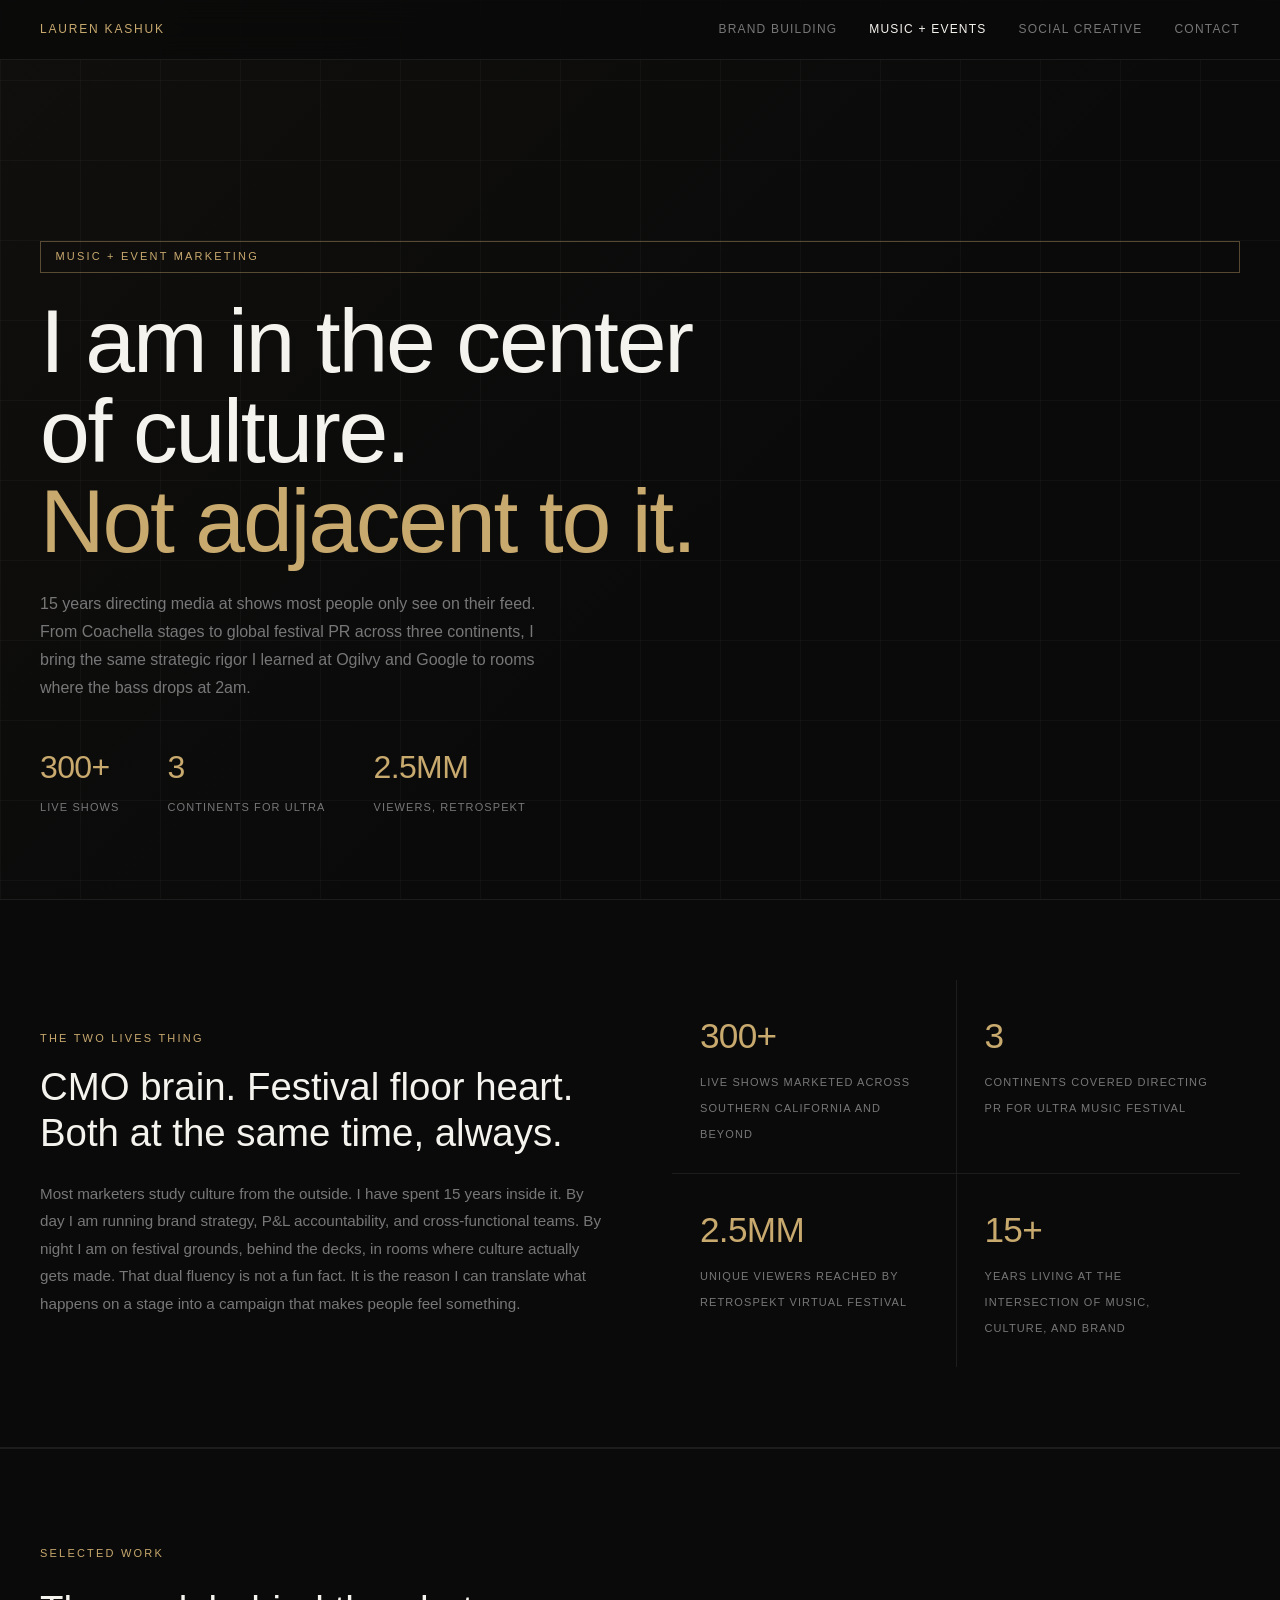
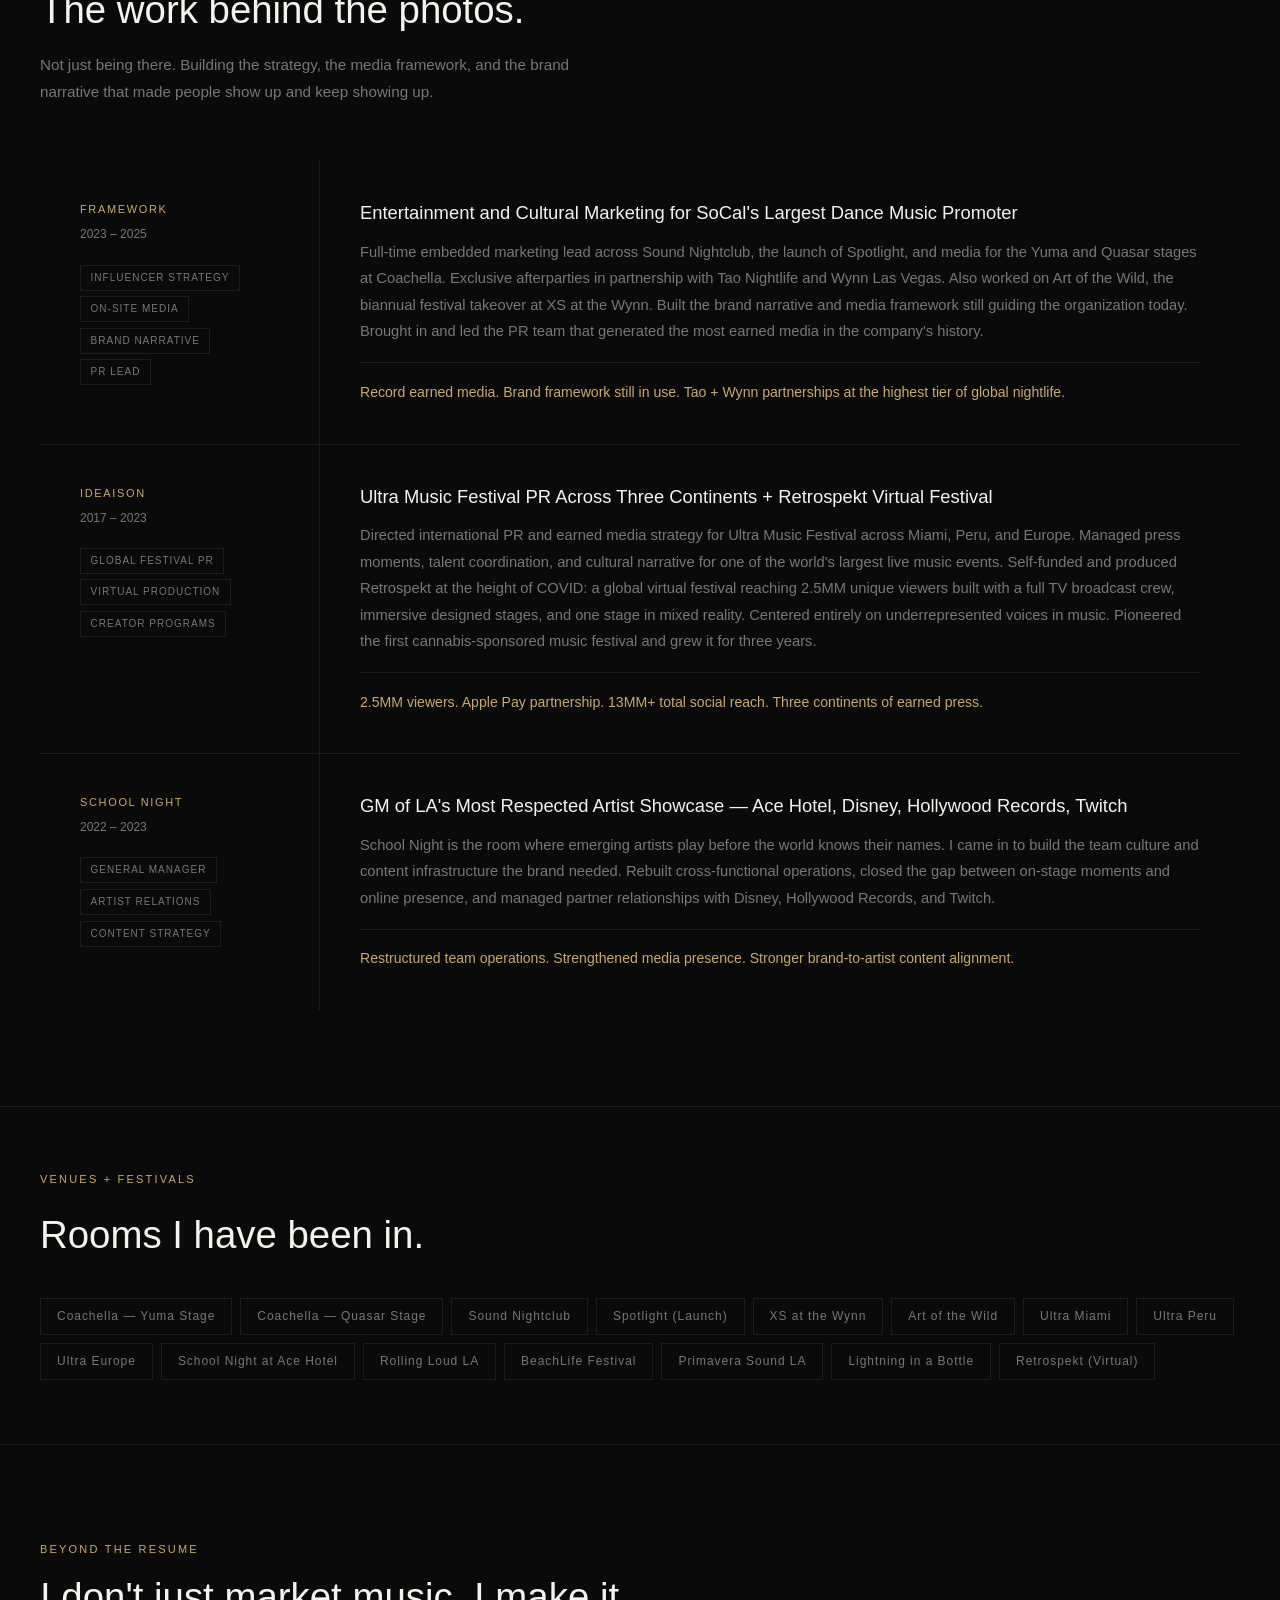
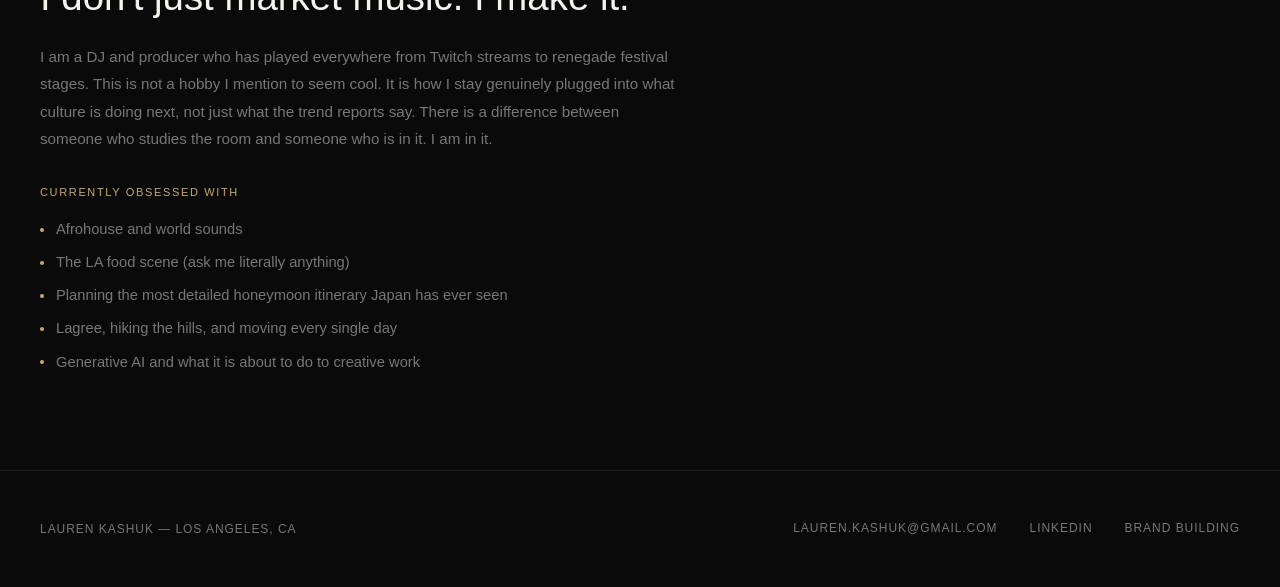
==== commit 87d931cd: "Update music-events.html" ====
--- a/music-events.html
+++ b/music-events.html
@@ -95,6 +95,7 @@
   <div class="nav-links">
     <a href="index.html">Brand Building</a>
     <a href="music-events.html" class="active">Music + Events</a>
+    <a href="social-creative.html">Social Creative</a>
     <a href="#contact">Contact</a>
   </div>
 </nav>
